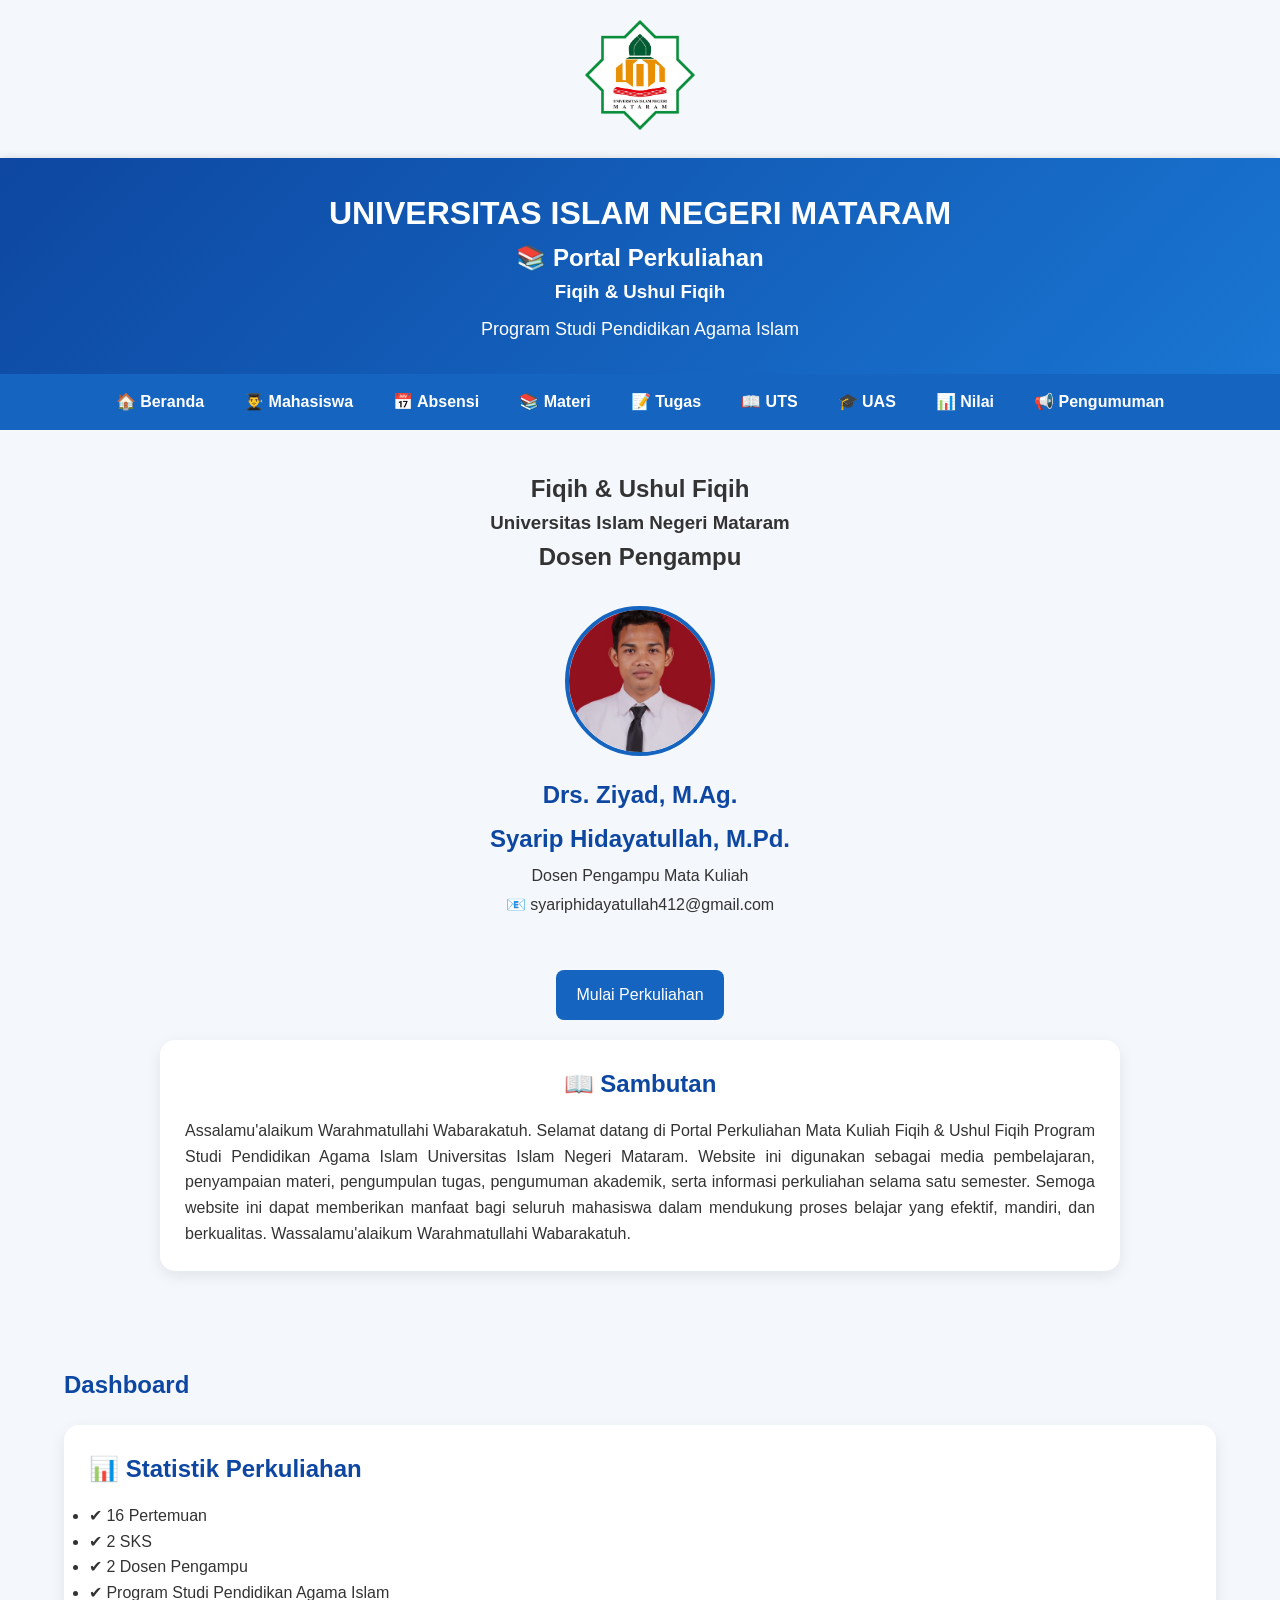
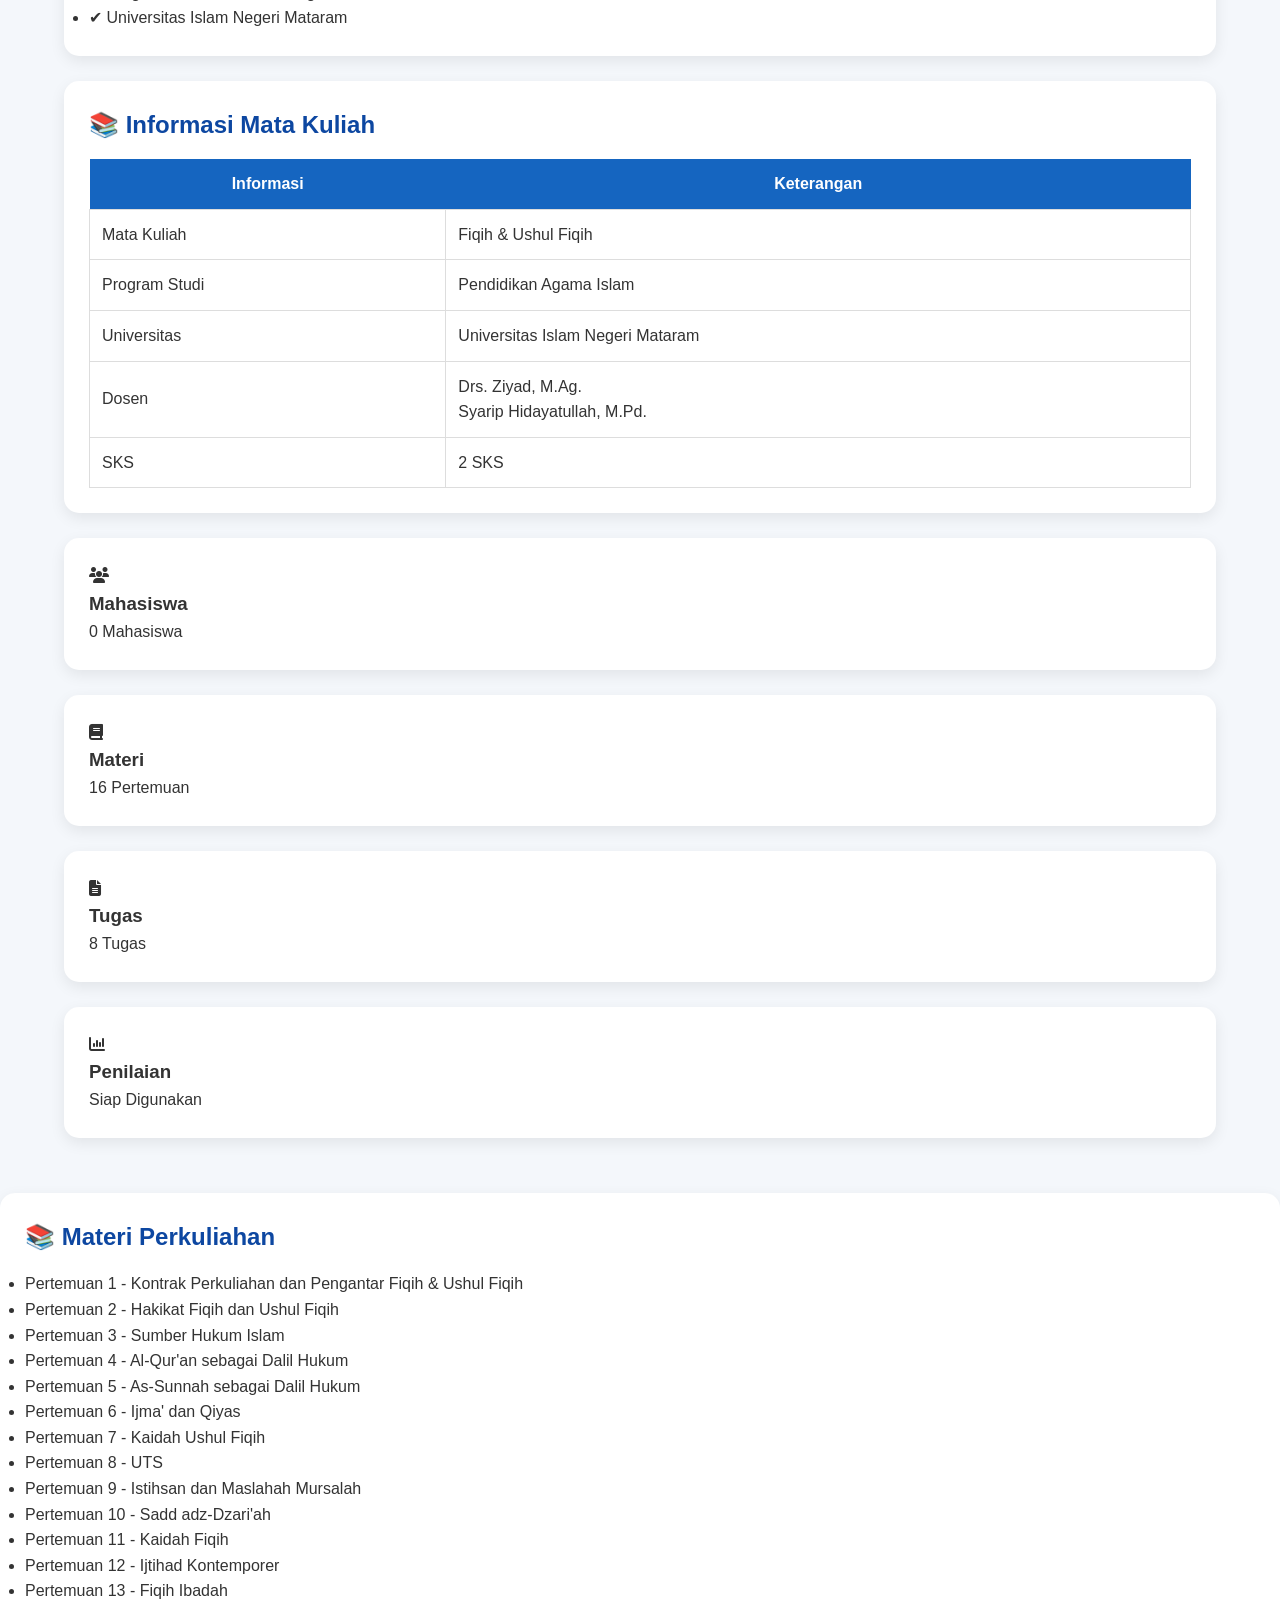
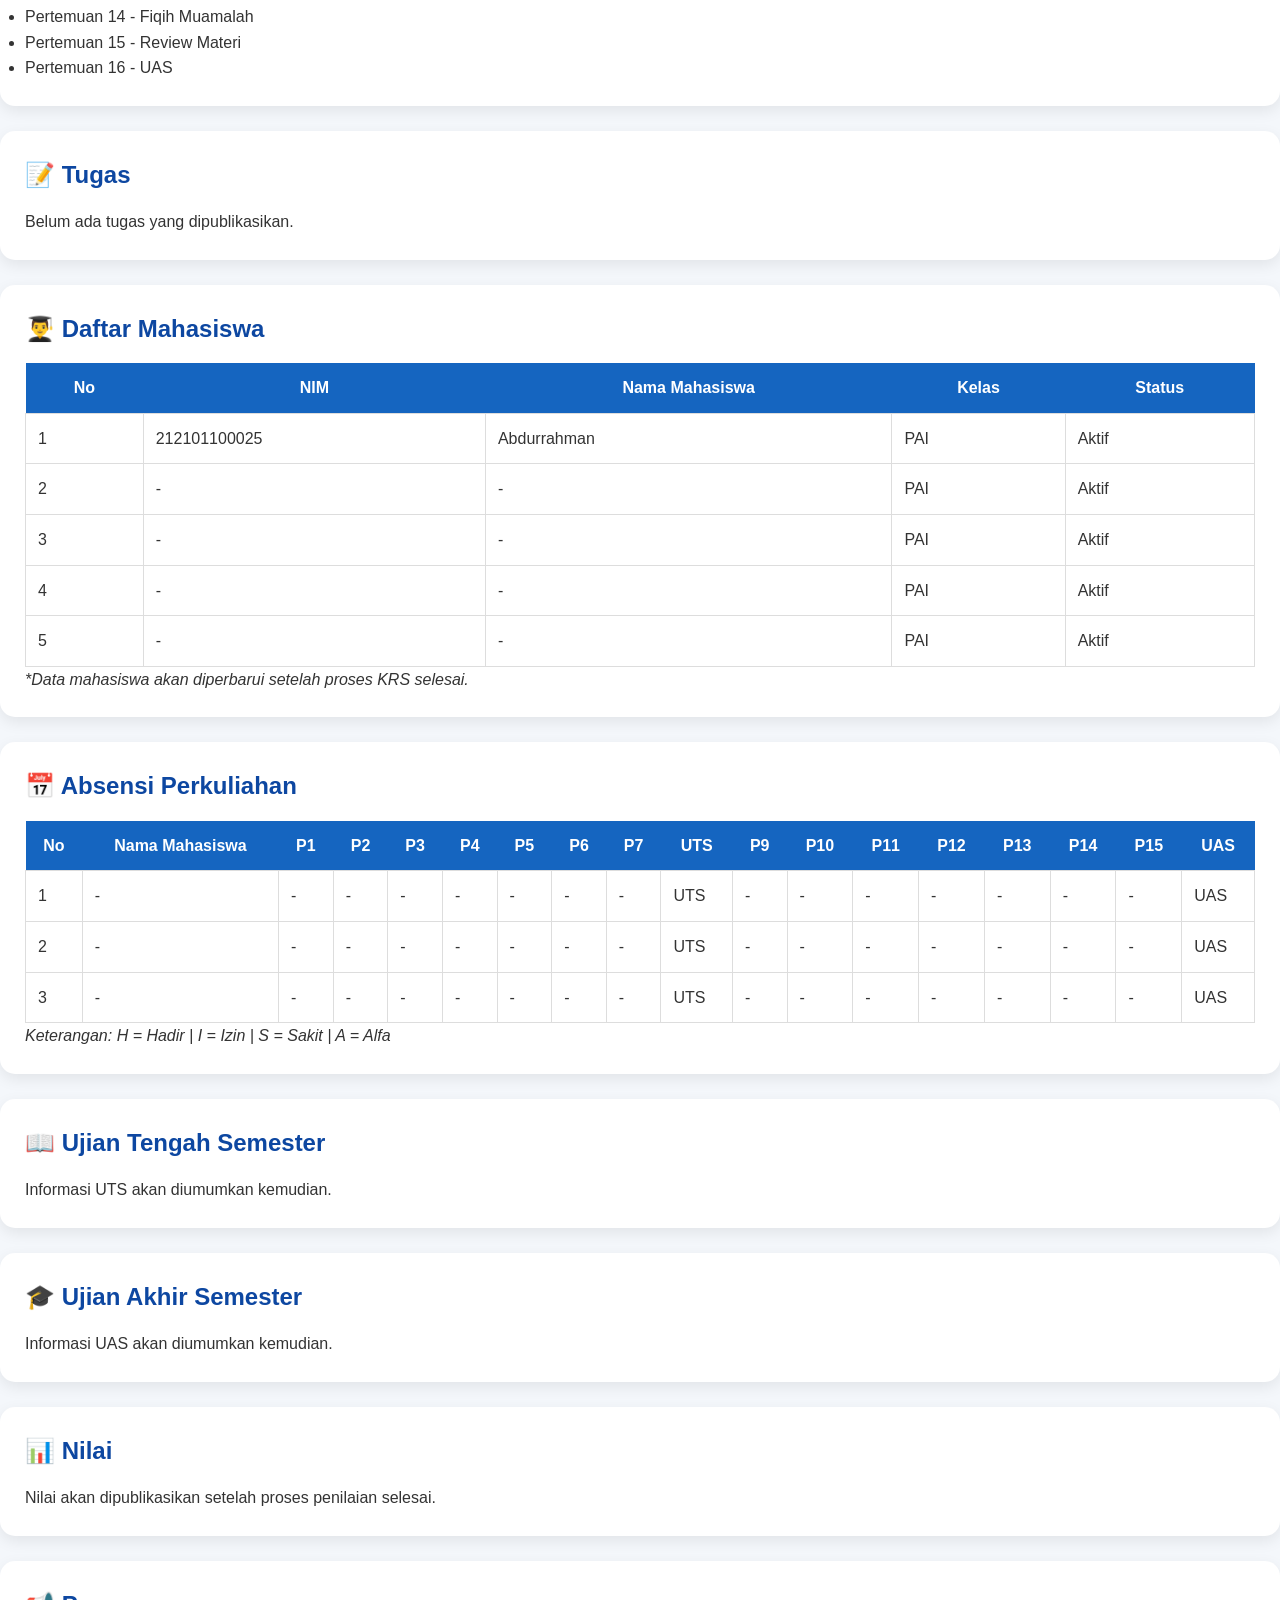
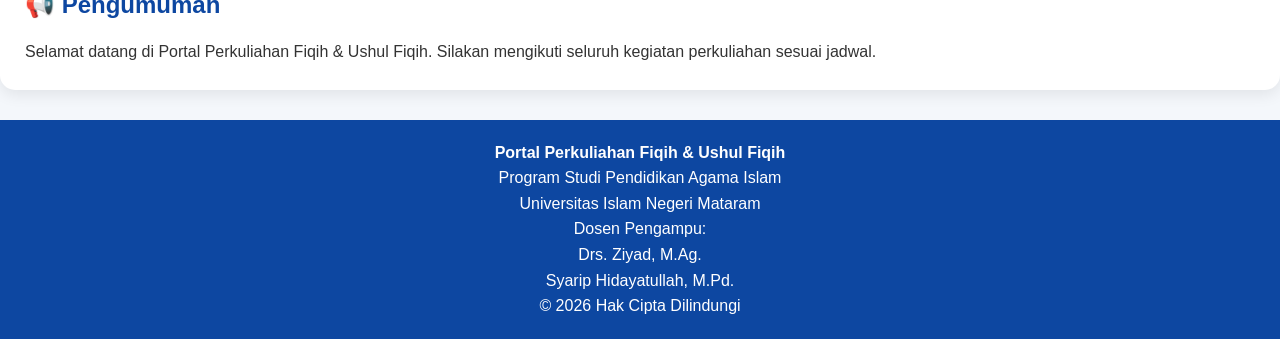
==== index.html @ d95784bc "Update index.html" ====
<!DOCTYPE html>
<html lang="id">
<head>
<meta charset="UTF-8">
<meta name="viewport" content="width=device-width, initial-scale=1.0">
<title>Portal Perkuliahan - Fiqih & Ushul Fiqih</title>
<link rel="stylesheet" href="style.css">
<link href="https://cdnjs.cloudflare.com/ajax/libs/font-awesome/6.5.2/css/all.min.css" rel="stylesheet">

  
</head>
<body>
<div class="logo">
    <img src="Logo.png" alt="Logo UIN">
</div>
<header>

<h1>UNIVERSITAS ISLAM NEGERI MATARAM</h1>

<h2>📚 Portal Perkuliahan</h2>

<h3>Fiqih & Ushul Fiqih</h3>

<p>Program Studi Pendidikan Agama Islam</p>

</header>

<nav>

<a href="#beranda">🏠 Beranda</a>
<a href="#mahasiswa">👨‍🎓 Mahasiswa</a>
<a href="#absensi">📅 Absensi</a>
<a href="#materi">📚 Materi</a>
<a href="#tugas">📝 Tugas</a>
<a href="#uts">📖 UTS</a>
<a href="#uas">🎓 UAS</a>
<a href="#nilai">📊 Nilai</a>
<a href="#pengumuman">📢 Pengumuman</a>

</nav>
<section id="beranda" class="hero">


<h1>Fiqih & Ushul Fiqih</h1>

<h3>Universitas Islam Negeri Mataram</h3>
<h2>Dosen Pengampu</h2>
<div class="profile">

<img src="Foto.png" alt="Foto Dosen">

<div>

<h2>Drs. Ziyad, M.Ag.</h2>

<h2>Syarip Hidayatullah, M.Pd.</h2>

<p>Dosen Pengampu Mata Kuliah</p>

<p>📧 syariphidayatullah412@gmail.com</p>

</div>
</div>

<a href="#materi" class="btn">Mulai Perkuliahan</a>
<div class="card">

<h2>📖 Sambutan</h2>

<p align="justify">

Assalamu'alaikum Warahmatullahi Wabarakatuh.

Selamat datang di Portal Perkuliahan Mata Kuliah Fiqih & Ushul Fiqih Program Studi Pendidikan Agama Islam Universitas Islam Negeri Mataram.

Website ini digunakan sebagai media pembelajaran, penyampaian materi, pengumpulan tugas, pengumuman akademik, serta informasi perkuliahan selama satu semester.

Semoga website ini dapat memberikan manfaat bagi seluruh mahasiswa dalam mendukung proses belajar yang efektif, mandiri, dan berkualitas.

Wassalamu'alaikum Warahmatullahi Wabarakatuh.

</p>

</div>
</section>

<div class="container">

<h2>Dashboard</h2>
<div class="card">

<h2>📊 Statistik Perkuliahan</h2>

<ul>

<li>✔ 16 Pertemuan</li>

<li>✔ 2 SKS</li>

<li>✔ 2 Dosen Pengampu</li>

<li>✔ Program Studi Pendidikan Agama Islam</li>

<li>✔ Universitas Islam Negeri Mataram</li>

</ul>

</div>
<div class="card">

<h2>📚 Informasi Mata Kuliah</h2>

<table>

<tr>

<th>Informasi</th>

<th>Keterangan</th>

</tr>

<tr>

<td>Mata Kuliah</td>

<td>Fiqih & Ushul Fiqih</td>

</tr>

<tr>

<td>Program Studi</td>

<td>Pendidikan Agama Islam</td>

</tr>

<tr>

<td>Universitas</td>

<td>Universitas Islam Negeri Mataram</td>

</tr>

<tr>

<td>Dosen</td>

<td>Drs. Ziyad, M.Ag.<br>Syarip Hidayatullah, M.Pd.</td>

</tr>

<tr>

<td>SKS</td>

<td>2 SKS</td>

</tr>

</table>

</div>
<div class="cards">

<div class="card">
<i class="fa-solid fa-users"></i>
<h3>Mahasiswa</h3>
<p>0 Mahasiswa</p>
</div>

<div class="card">
<i class="fa-solid fa-book"></i>
<h3>Materi</h3>
<p>16 Pertemuan</p>
</div>

<div class="card">
<i class="fa-solid fa-file-lines"></i>
<h3>Tugas</h3>
<p>8 Tugas</p>
</div>

<div class="card">
<i class="fa-solid fa-chart-column"></i>
<h3>Penilaian</h3>
<p>Siap Digunakan</p>
</div>

</div>

</div>
<section id="materi" class="card">

<h2>📚 Materi Perkuliahan</h2>

<ul>

<li>Pertemuan 1 - Kontrak Perkuliahan dan Pengantar Fiqih & Ushul Fiqih</li>

<li>Pertemuan 2 - Hakikat Fiqih dan Ushul Fiqih</li>

<li>Pertemuan 3 - Sumber Hukum Islam</li>

<li>Pertemuan 4 - Al-Qur'an sebagai Dalil Hukum</li>

<li>Pertemuan 5 - As-Sunnah sebagai Dalil Hukum</li>

<li>Pertemuan 6 - Ijma' dan Qiyas</li>

<li>Pertemuan 7 - Kaidah Ushul Fiqih</li>

<li>Pertemuan 8 - UTS</li>

<li>Pertemuan 9 - Istihsan dan Maslahah Mursalah</li>

<li>Pertemuan 10 - Sadd adz-Dzari'ah</li>

<li>Pertemuan 11 - Kaidah Fiqih</li>

<li>Pertemuan 12 - Ijtihad Kontemporer</li>

<li>Pertemuan 13 - Fiqih Ibadah</li>

<li>Pertemuan 14 - Fiqih Muamalah</li>

<li>Pertemuan 15 - Review Materi</li>

<li>Pertemuan 16 - UAS</li>

</ul>

</section>

<section id="tugas" class="card">

<h2>📝 Tugas</h2>

<p>Belum ada tugas yang dipublikasikan.</p>

</section>

<section id="mahasiswa" class="card">

<h2>👨‍🎓 Daftar Mahasiswa</h2>

<table>

<tr>
<th>No</th>
<th>NIM</th>
<th>Nama Mahasiswa</th>
<th>Kelas</th>
<th>Status</th>
</tr>

<tr>
<td>1</td>
<td>212101100025</td>
<td>Abdurrahman</td>
<td>PAI</td>
<td>Aktif</td>
</tr>

<tr>
<td>2</td>
<td>-</td>
<td>-</td>
<td>PAI</td>
<td>Aktif</td>
</tr>

<tr>
<td>3</td>
<td>-</td>
<td>-</td>
<td>PAI</td>
<td>Aktif</td>
</tr>

<tr>
<td>4</td>
<td>-</td>
<td>-</td>
<td>PAI</td>
<td>Aktif</td>
</tr>

<tr>
<td>5</td>
<td>-</td>
<td>-</td>
<td>PAI</td>
<td>Aktif</td>
</tr>

</table>

<p><i>*Data mahasiswa akan diperbarui setelah proses KRS selesai.</i></p>

</section>
<section id="absensi" class="card">

<h2>📅 Absensi Perkuliahan</h2>

<table>

<tr>
<th>No</th>
<th>Nama Mahasiswa</th>
<th>P1</th>
<th>P2</th>
<th>P3</th>
<th>P4</th>
<th>P5</th>
<th>P6</th>
<th>P7</th>
<th>UTS</th>
<th>P9</th>
<th>P10</th>
<th>P11</th>
<th>P12</th>
<th>P13</th>
<th>P14</th>
<th>P15</th>
<th>UAS</th>
</tr>

<tr>
<td>1</td>
<td>-</td>
<td>-</td>
<td>-</td>
<td>-</td>
<td>-</td>
<td>-</td>
<td>-</td>
<td>-</td>
<td>UTS</td>
<td>-</td>
<td>-</td>
<td>-</td>
<td>-</td>
<td>-</td>
<td>-</td>
<td>-</td>
<td>UAS</td>
</tr>

<tr>
<td>2</td>
<td>-</td>
<td>-</td>
<td>-</td>
<td>-</td>
<td>-</td>
<td>-</td>
<td>-</td>
<td>-</td>
<td>UTS</td>
<td>-</td>
<td>-</td>
<td>-</td>
<td>-</td>
<td>-</td>
<td>-</td>
<td>-</td>
<td>UAS</td>
</tr>

<tr>
<td>3</td>
<td>-</td>
<td>-</td>
<td>-</td>
<td>-</td>
<td>-</td>
<td>-</td>
<td>-</td>
<td>-</td>
<td>UTS</td>
<td>-</td>
<td>-</td>
<td>-</td>
<td>-</td>
<td>-</td>
<td>-</td>
<td>-</td>
<td>UAS</td>
</tr>

</table>

<p><i>Keterangan: H = Hadir | I = Izin | S = Sakit | A = Alfa</i></p>

</section>
<section id="uts" class="card">

<h2>📖 Ujian Tengah Semester</h2>

<p>Informasi UTS akan diumumkan kemudian.</p>

</section>

<section id="uas" class="card">

<h2>🎓 Ujian Akhir Semester</h2>

<p>Informasi UAS akan diumumkan kemudian.</p>

</section>

<section id="nilai" class="card">

<h2>📊 Nilai</h2>

<p>Nilai akan dipublikasikan setelah proses penilaian selesai.</p>

</section>

<section id="pengumuman" class="card">

<h2>📢 Pengumuman</h2>

<p>Selamat datang di Portal Perkuliahan Fiqih & Ushul Fiqih. Silakan mengikuti seluruh kegiatan perkuliahan sesuai jadwal.</p>

</section>
<footer>

<p><strong>Portal Perkuliahan Fiqih & Ushul Fiqih</strong></p>

<p>Program Studi Pendidikan Agama Islam</p>

<p>Universitas Islam Negeri Mataram</p>

<p>Dosen Pengampu:</p>

<p>Drs. Ziyad, M.Ag.</p>

<p>Syarip Hidayatullah, M.Pd.</p>

<p>© 2026 Hak Cipta Dilindungi</p>

</footer>

</body>
</html>
---- style.css ----
*{
margin:0;
padding:0;
box-sizing:border-box;
font-family:Arial,sans-serif;
}

body{
background:#f4f7fb;
color:#333;
line-height:1.6;
}

header{
background:linear-gradient(135deg,#0d47a1,#1976d2);
color:white;
padding:30px 20px;
text-align:center;
box-shadow:0 2px 10px rgba(0,0,0,.2);
}
header h1{
font-size:32px;
}

header p{
margin-top:8px;
font-size:18px;
}

nav{
background:#1565c0;
display:flex;
justify-content:center;
flex-wrap:wrap;
position:sticky;
top:0;
z-index:1000;
}

nav a{
color:white;
text-decoration:none;
padding:15px 20px;
font-weight:bold;
transition:.3s;
}

nav a:hover{
background:#0d47a1;
border-bottom:3px solid #ffd54f;
}

.container{
width:90%;
max-width:1200px;
margin:auto;
padding:30px 0;
}
.container h2{
color:#0d47a1;
margin-bottom:20px;
}

.card{
background:white;
padding:25px;
margin-bottom:25px;
border-radius:15px;
box-shadow:0 5px 15px rgba(0,0,0,.08);
transition:.3s;
}
.card:hover{
transform:translateY(-5px);
box-shadow:0 8px 20px rgba(0,0,0,.15);
}
.card h2{
color:#0d47a1;
margin-bottom:15px;
}

table{
width:100%;
border-collapse:collapse;
margin-top:15px;
}

table th{
background:#1565c0;
color:white;
padding:12px;
}

table td{
padding:12px;
border:1px solid #ddd;
}

footer{
background:#0d47a1;
color:white;
text-align:center;
padding:20px;
margin-top:30px;
}

.btn{
display:inline-block;
background:#1565c0;
color:white;
padding:12px 20px;
border-radius:8px;
text-decoration:none;
margin:20px 0;
}

.btn:hover{
background:#0d47a1;
transform:scale(1.05);
transition:.3s;
}
.profile{
display:flex;
flex-direction:column;
align-items:center;
justify-content:center;
text-align:center;
gap:15px;
margin:30px 0;
}
.profile h2{
margin:5px 0;
color:#0d47a1;
font-size:24px;
}

.profile p{
margin:3px 0;
}
.profile img{
width:150px;
height:150px;
border-radius:50%;
border:4px solid #1565c0;
object-fit:cover;
}

@media(max-width:768px){

header h1{
font-size:24px;
}

.profile{
flex-direction:column;
text-align:center;
}

nav{
flex-direction:column;
}

nav a{
border-top:1px solid rgba(255,255,255,.2);
}

}
.logo{
    text-align:center;
    margin:20px 0;
}

.logo img{
    width:110px;
}
.hero{
text-align:center;
padding:40px 20px;
max-width:1000px;
margin:auto;
}
html{
scroll-behavior:smooth;
}
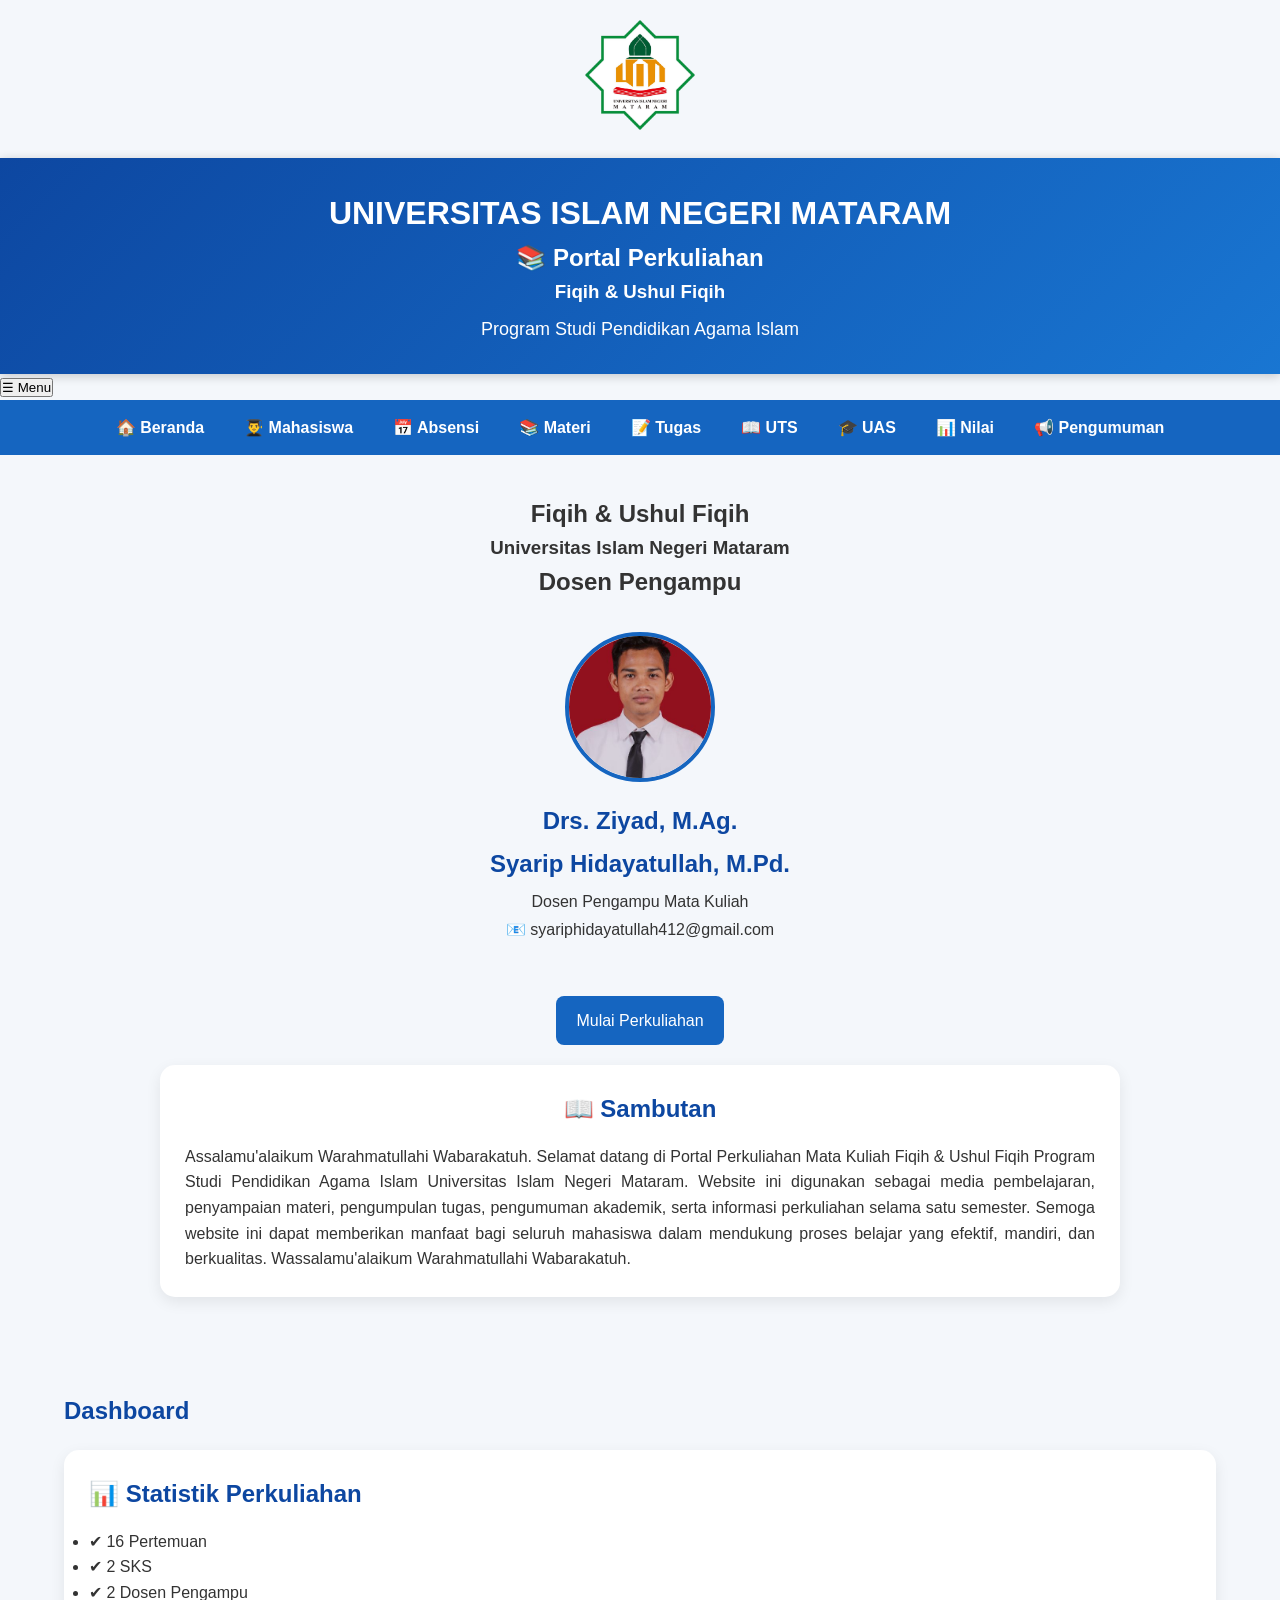
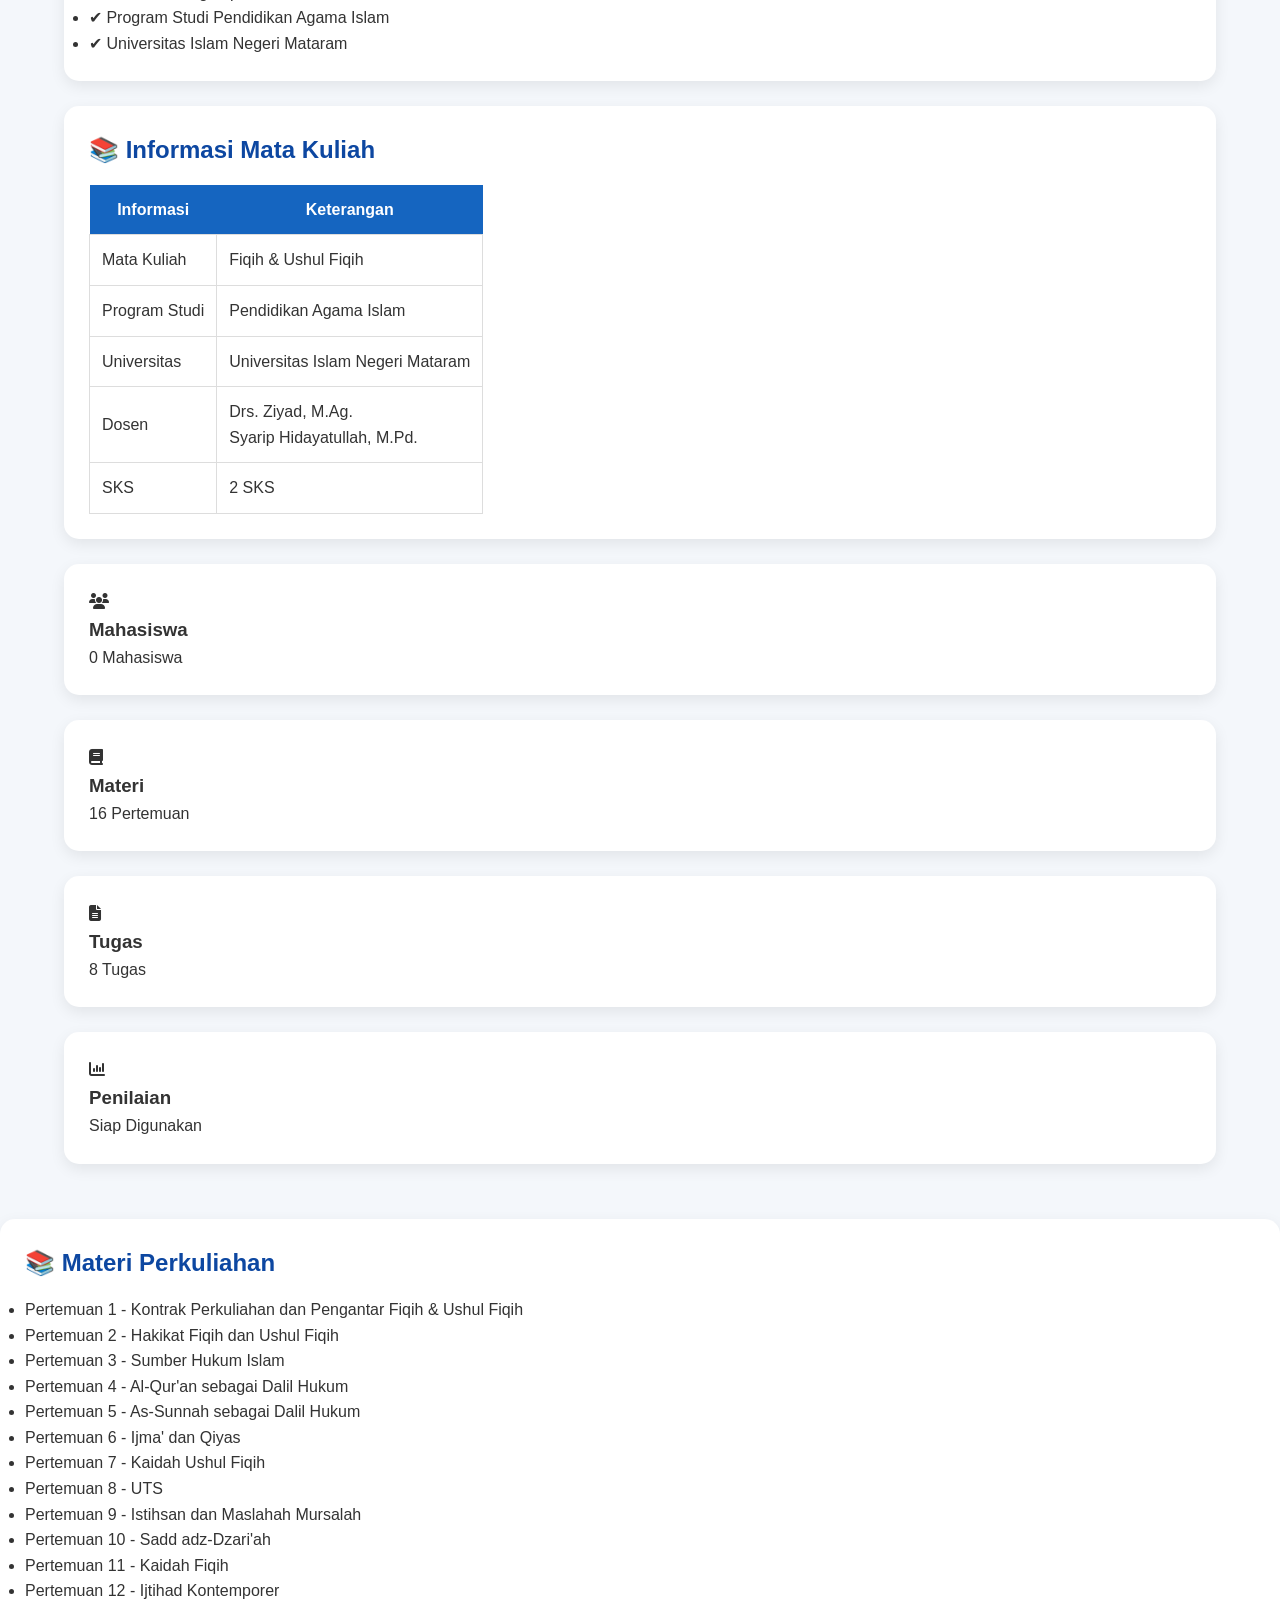
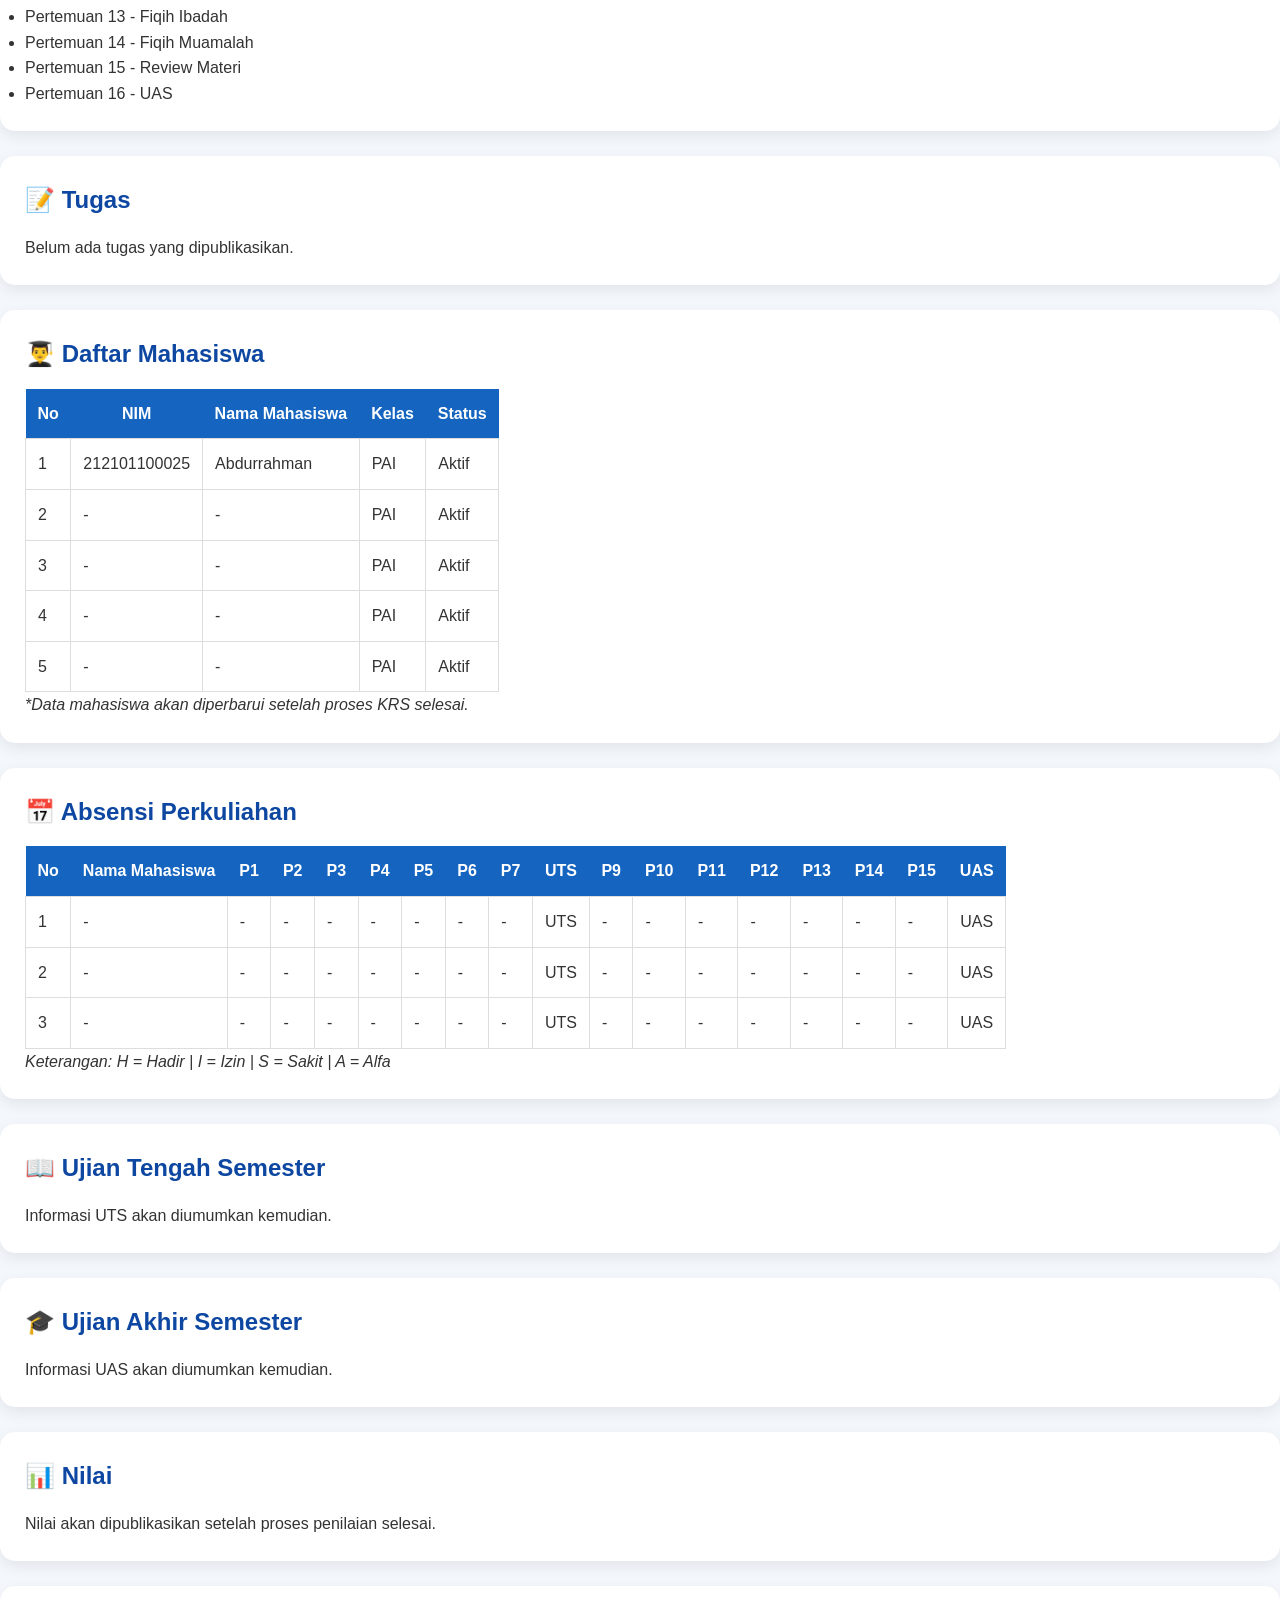
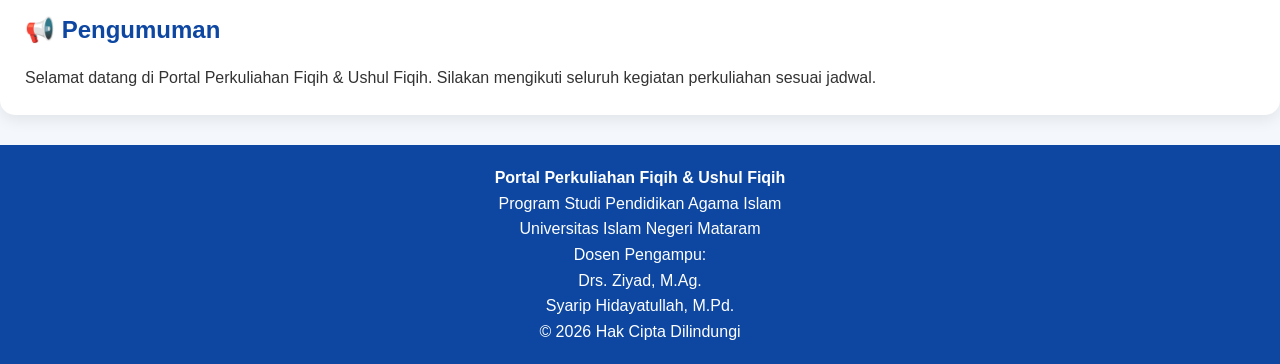
==== commit 1e468ff9: "Update index.html" ====
--- a/index.html
+++ b/index.html
@@ -25,7 +25,11 @@
 
 </header>
 
-<nav>
+<button class="menu-toggle" onclick="toggleMenu()">
+☰ Menu
+</button>
+
+<nav id="menu">
 
 <a href="#beranda">🏠 Beranda</a>
 <a href="#mahasiswa">👨‍🎓 Mahasiswa</a>
@@ -38,6 +42,7 @@
 <a href="#pengumuman">📢 Pengumuman</a>
 
 </nav>
+  
 <section id="beranda" class="hero">
 
 
--- a/style.css
+++ b/style.css
@@ -181,3 +181,8 @@
 html{
 scroll-behavior:smooth;
 }
+table{
+display:block;
+overflow-x:auto;
+white-space:nowrap;
+}
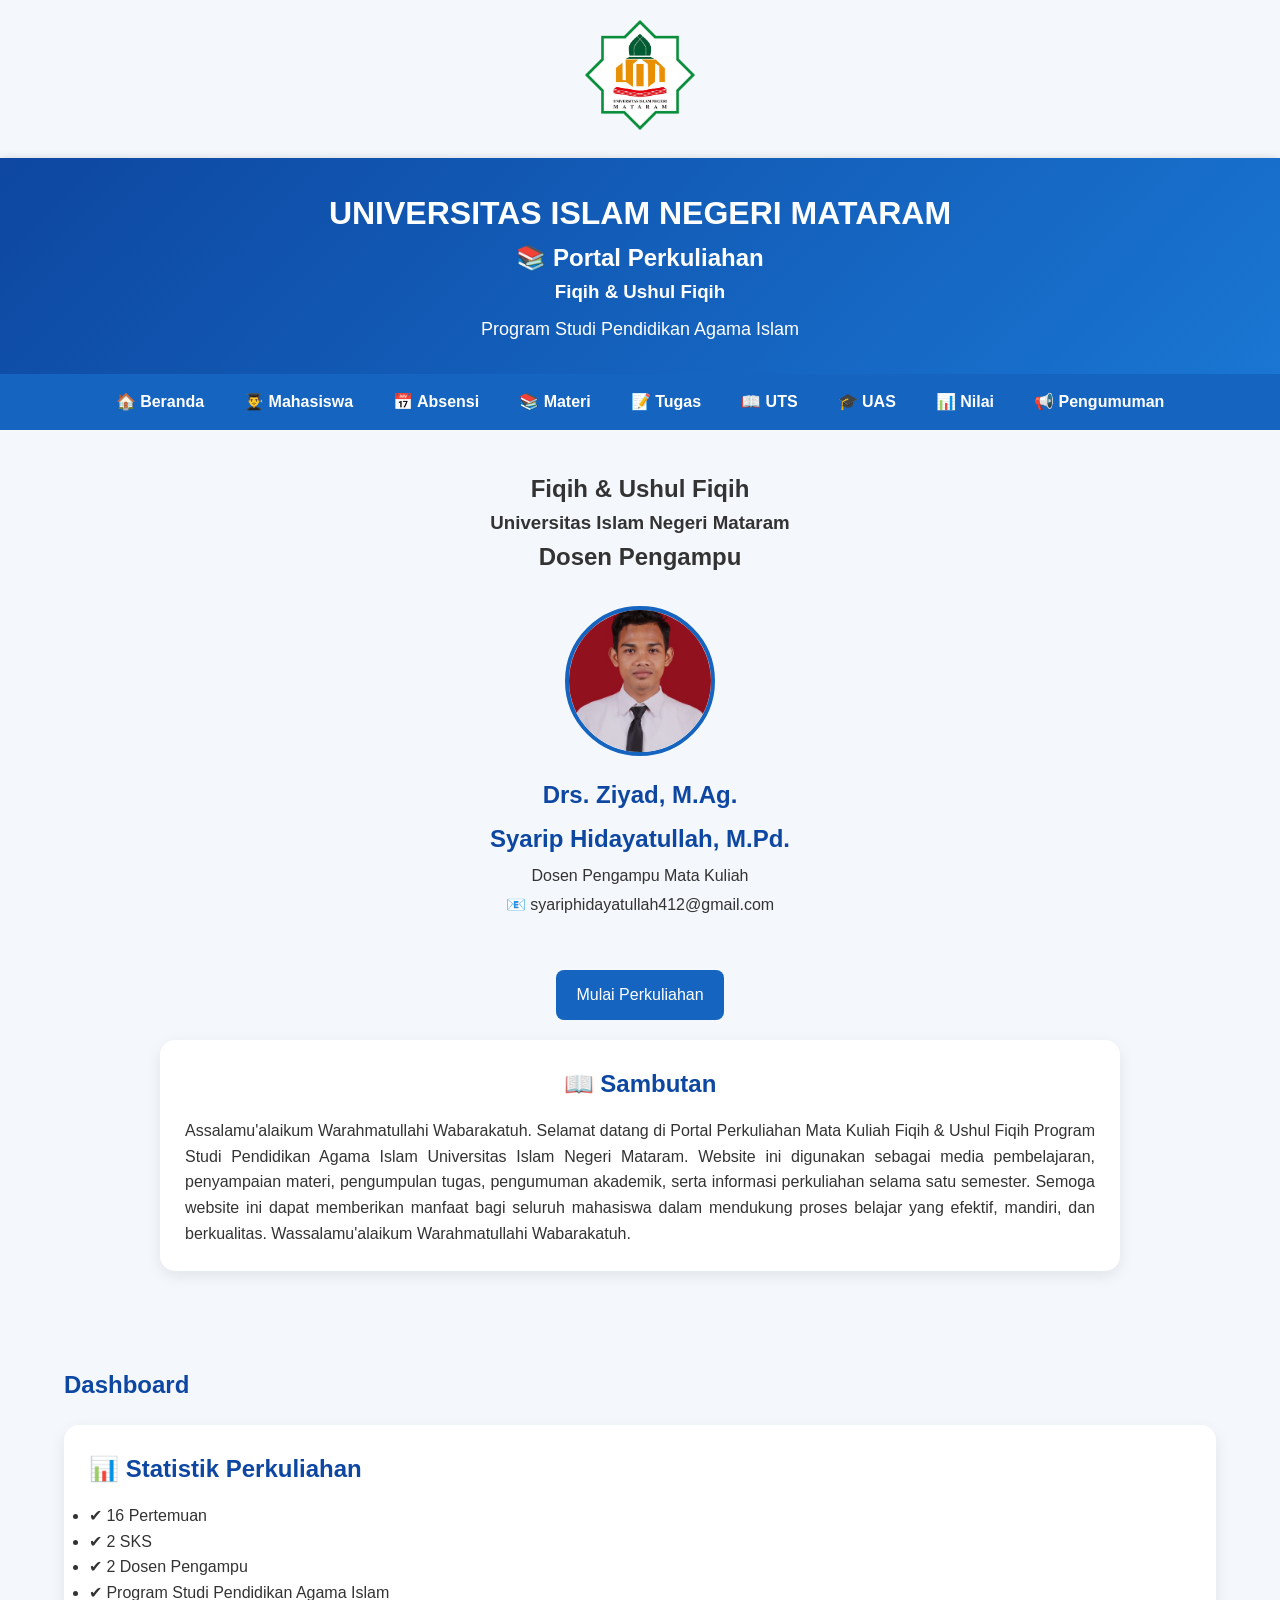
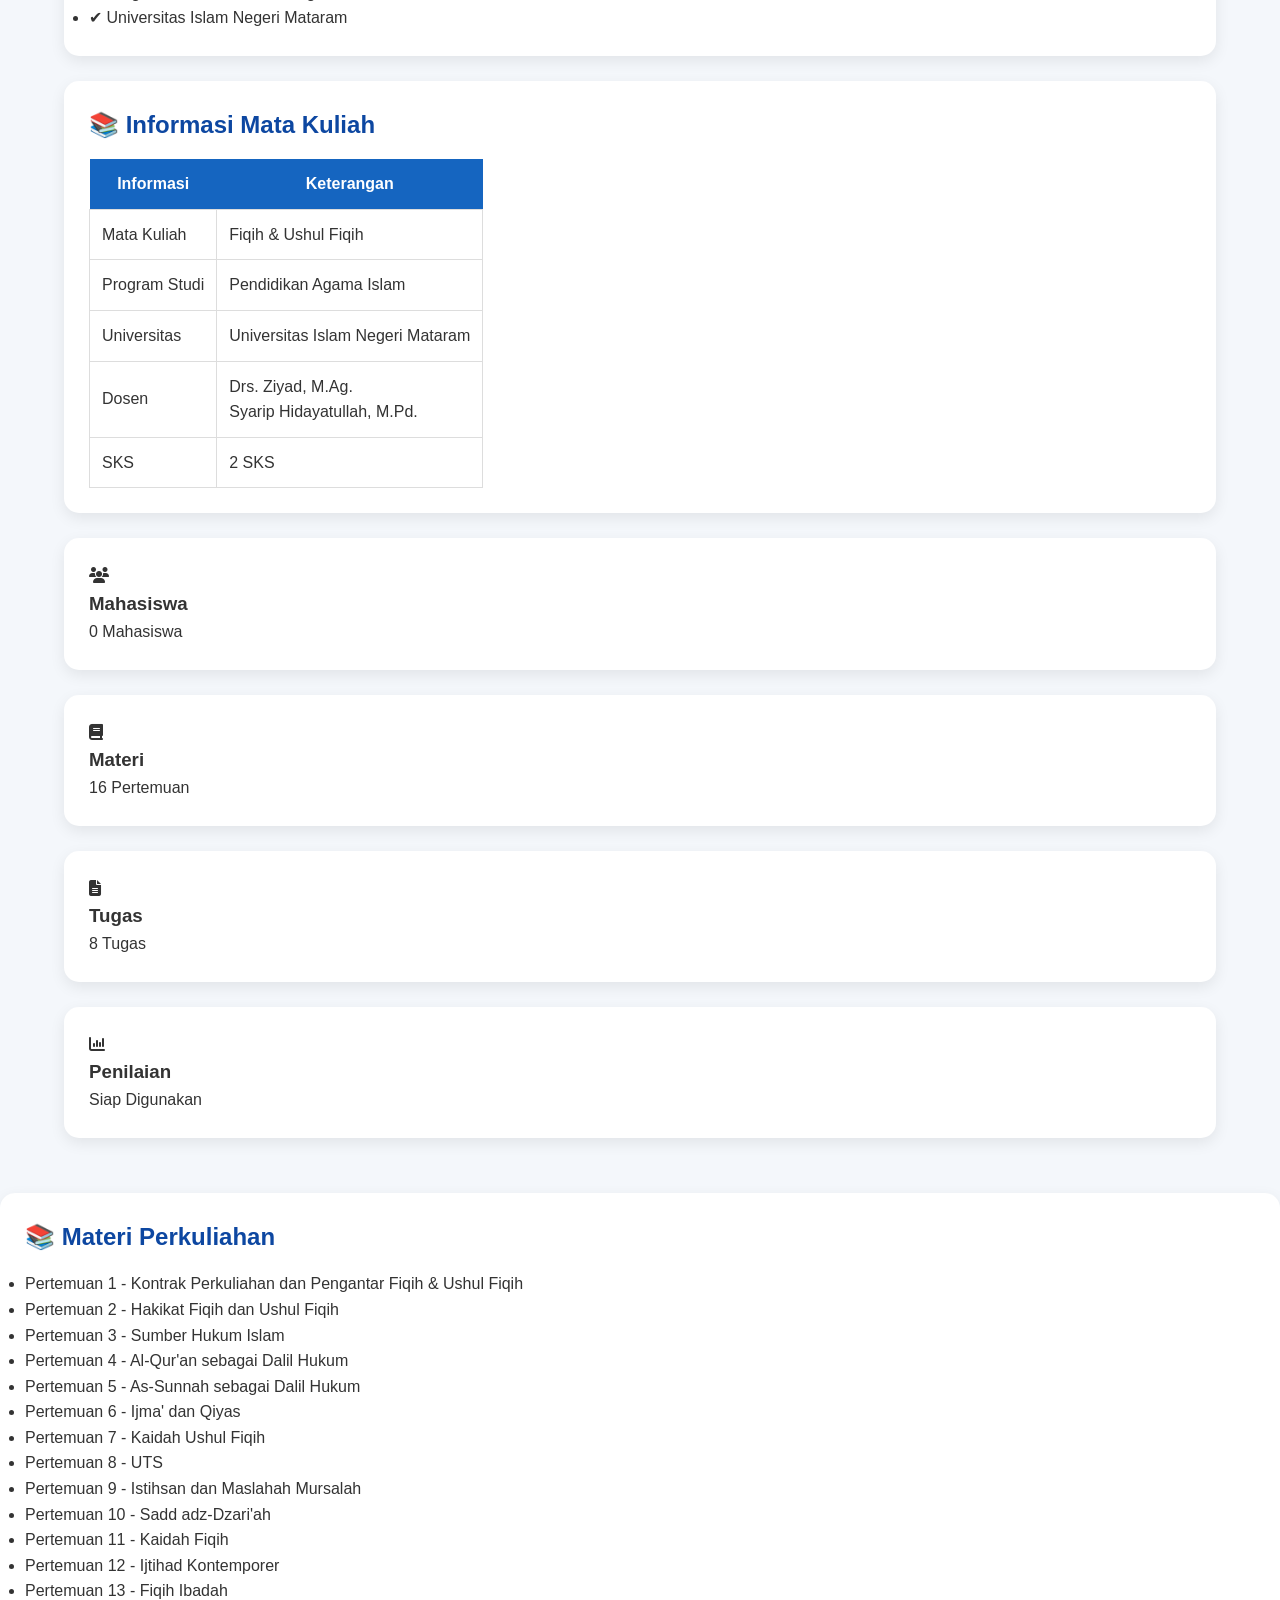
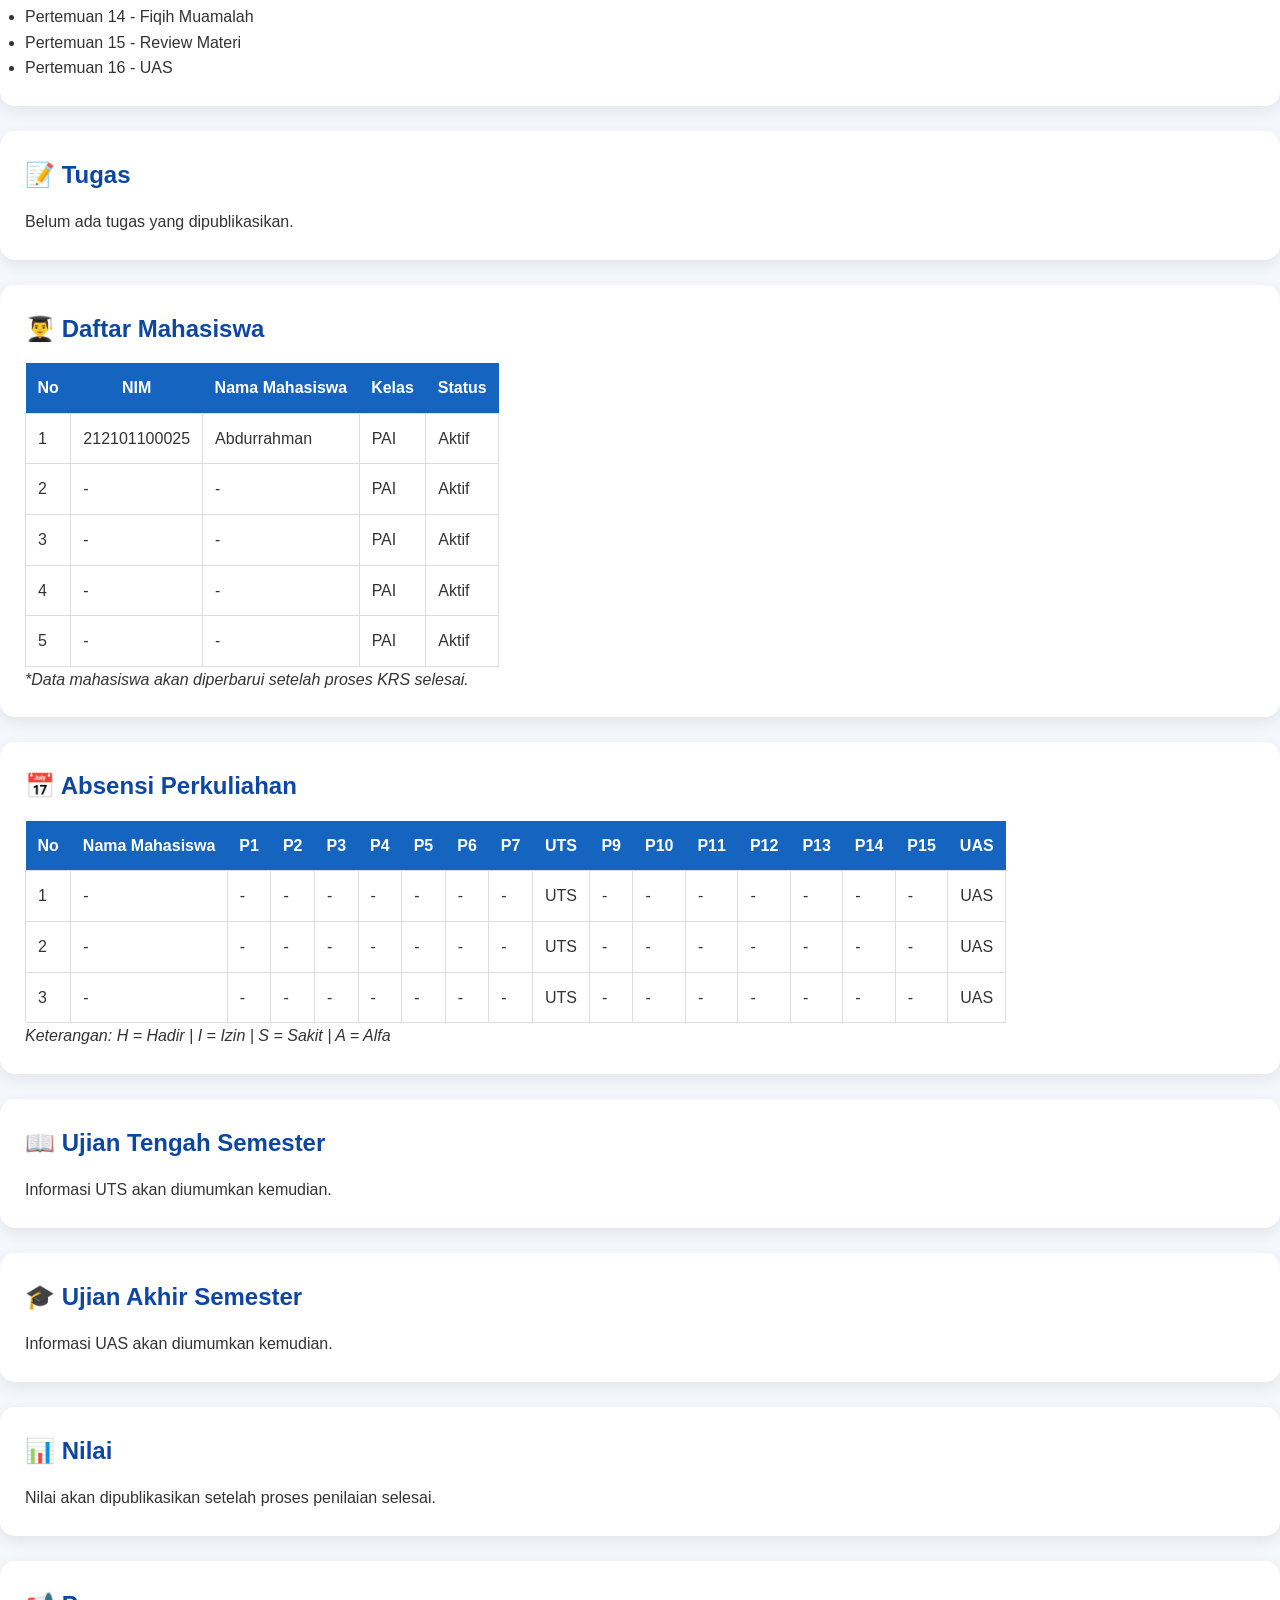
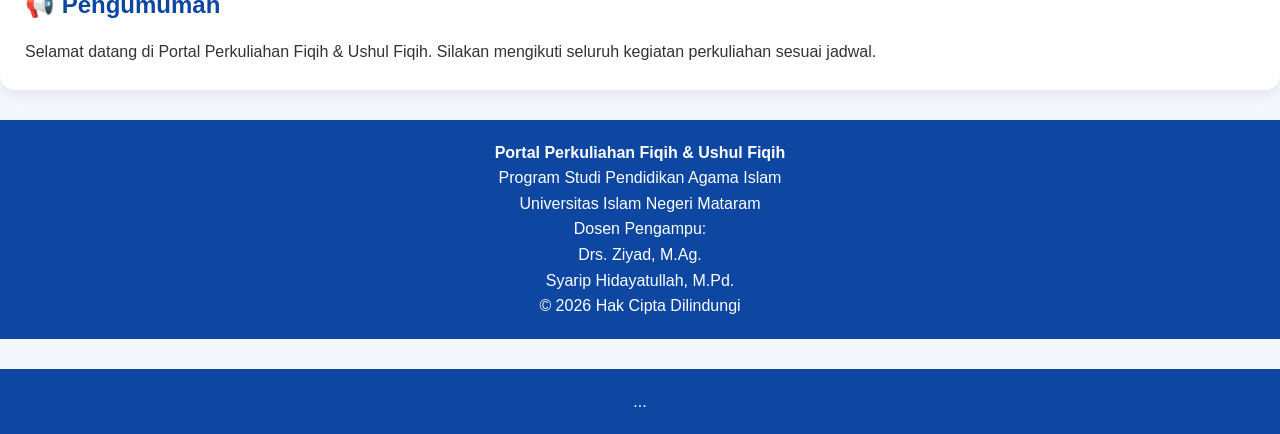
==== commit 403969e0: "Update index.html" ====
--- a/index.html
+++ b/index.html
@@ -449,6 +449,18 @@
 <p>© 2026 Hak Cipta Dilindungi</p>
 
 </footer>
+<footer>
+...
+</footer>
+
+<script>
+function toggleMenu(){
+document.getElementById("menu").classList.toggle("active");
+}
+</script>
 
 </body>
 </html>
+  
+</body>
+</html>
--- a/style.css
+++ b/style.css
@@ -186,3 +186,39 @@
 overflow-x:auto;
 white-space:nowrap;
 }
+/* Tombol Hamburger */
+.menu-toggle{
+display:none;
+width:100%;
+background:#1565c0;
+color:white;
+border:none;
+padding:15px;
+font-size:20px;
+font-weight:bold;
+cursor:pointer;
+}
+
+/* Tampilan HP */
+@media(max-width:768px){
+
+.menu-toggle{
+display:block;
+}
+
+nav{
+display:none;
+flex-direction:column;
+position:static;
+}
+
+nav.active{
+display:flex;
+}
+
+nav a{
+width:100%;
+text-align:center;
+}
+
+}
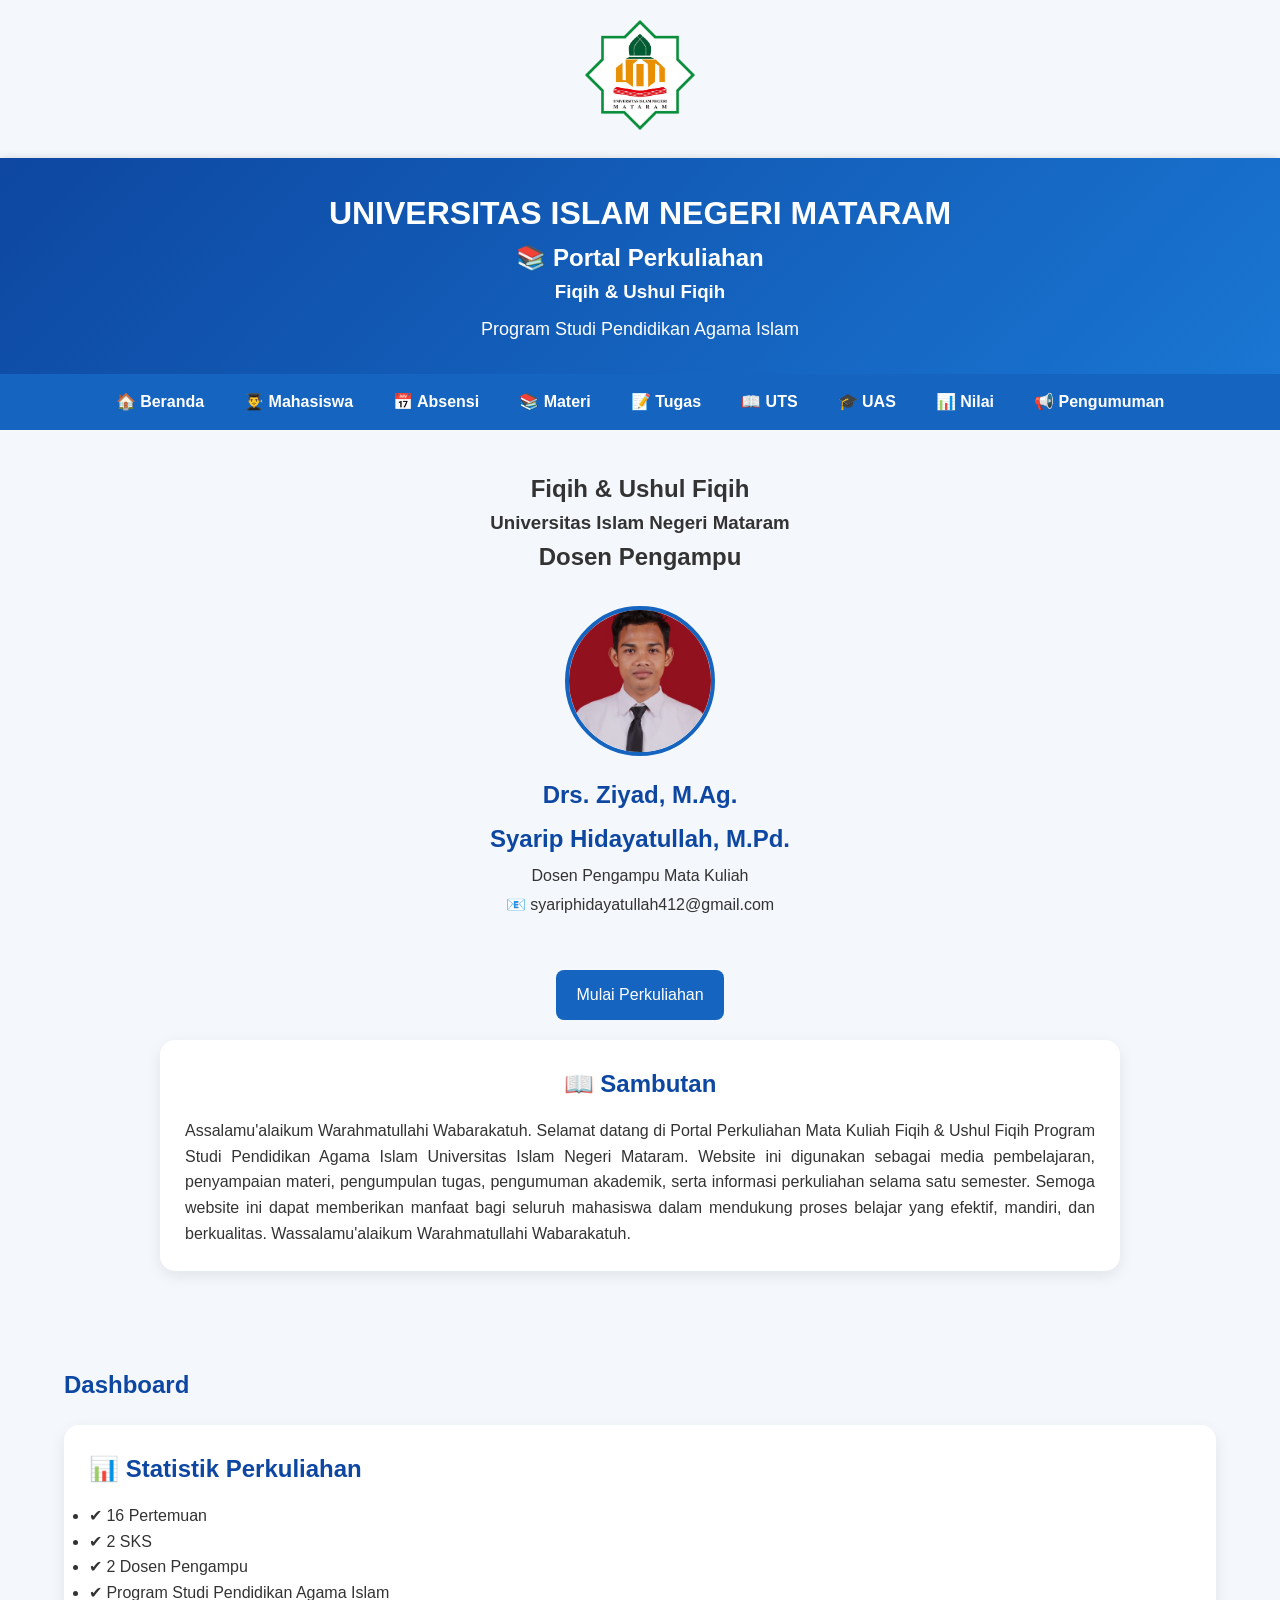
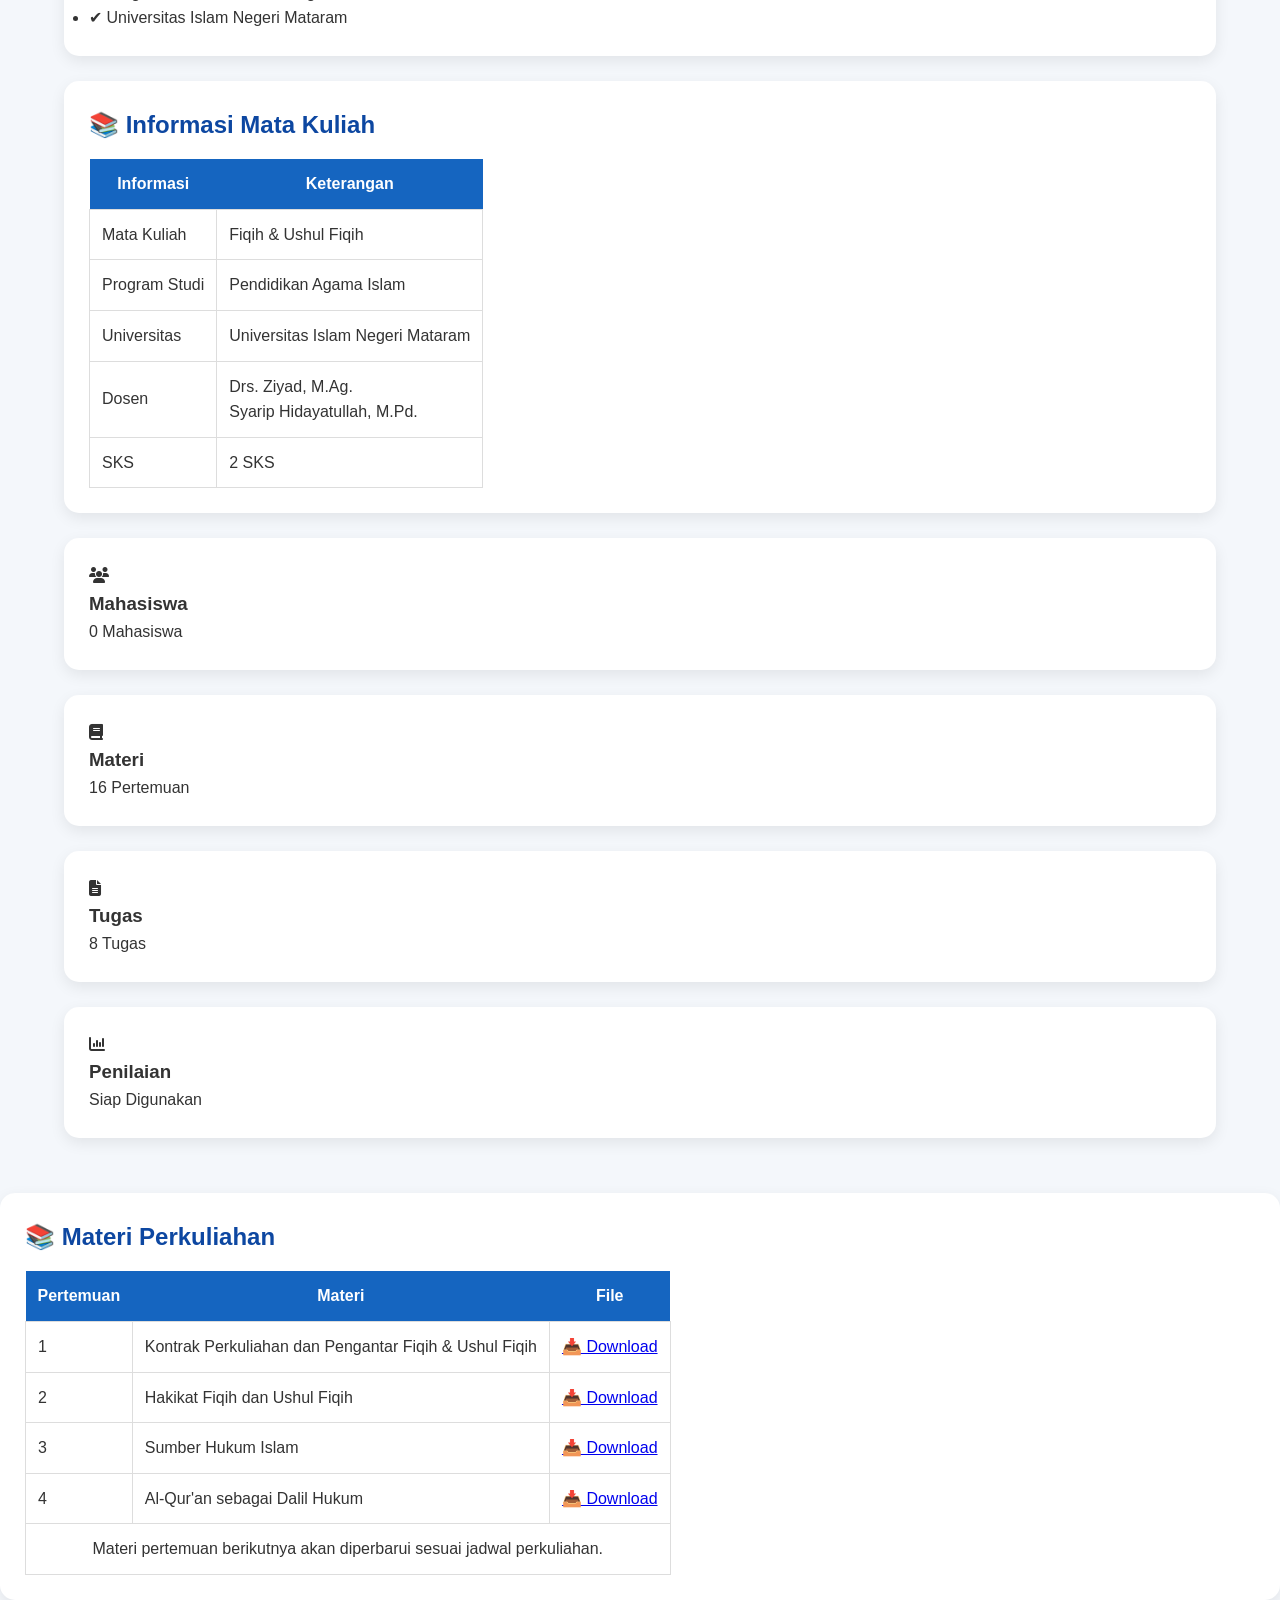
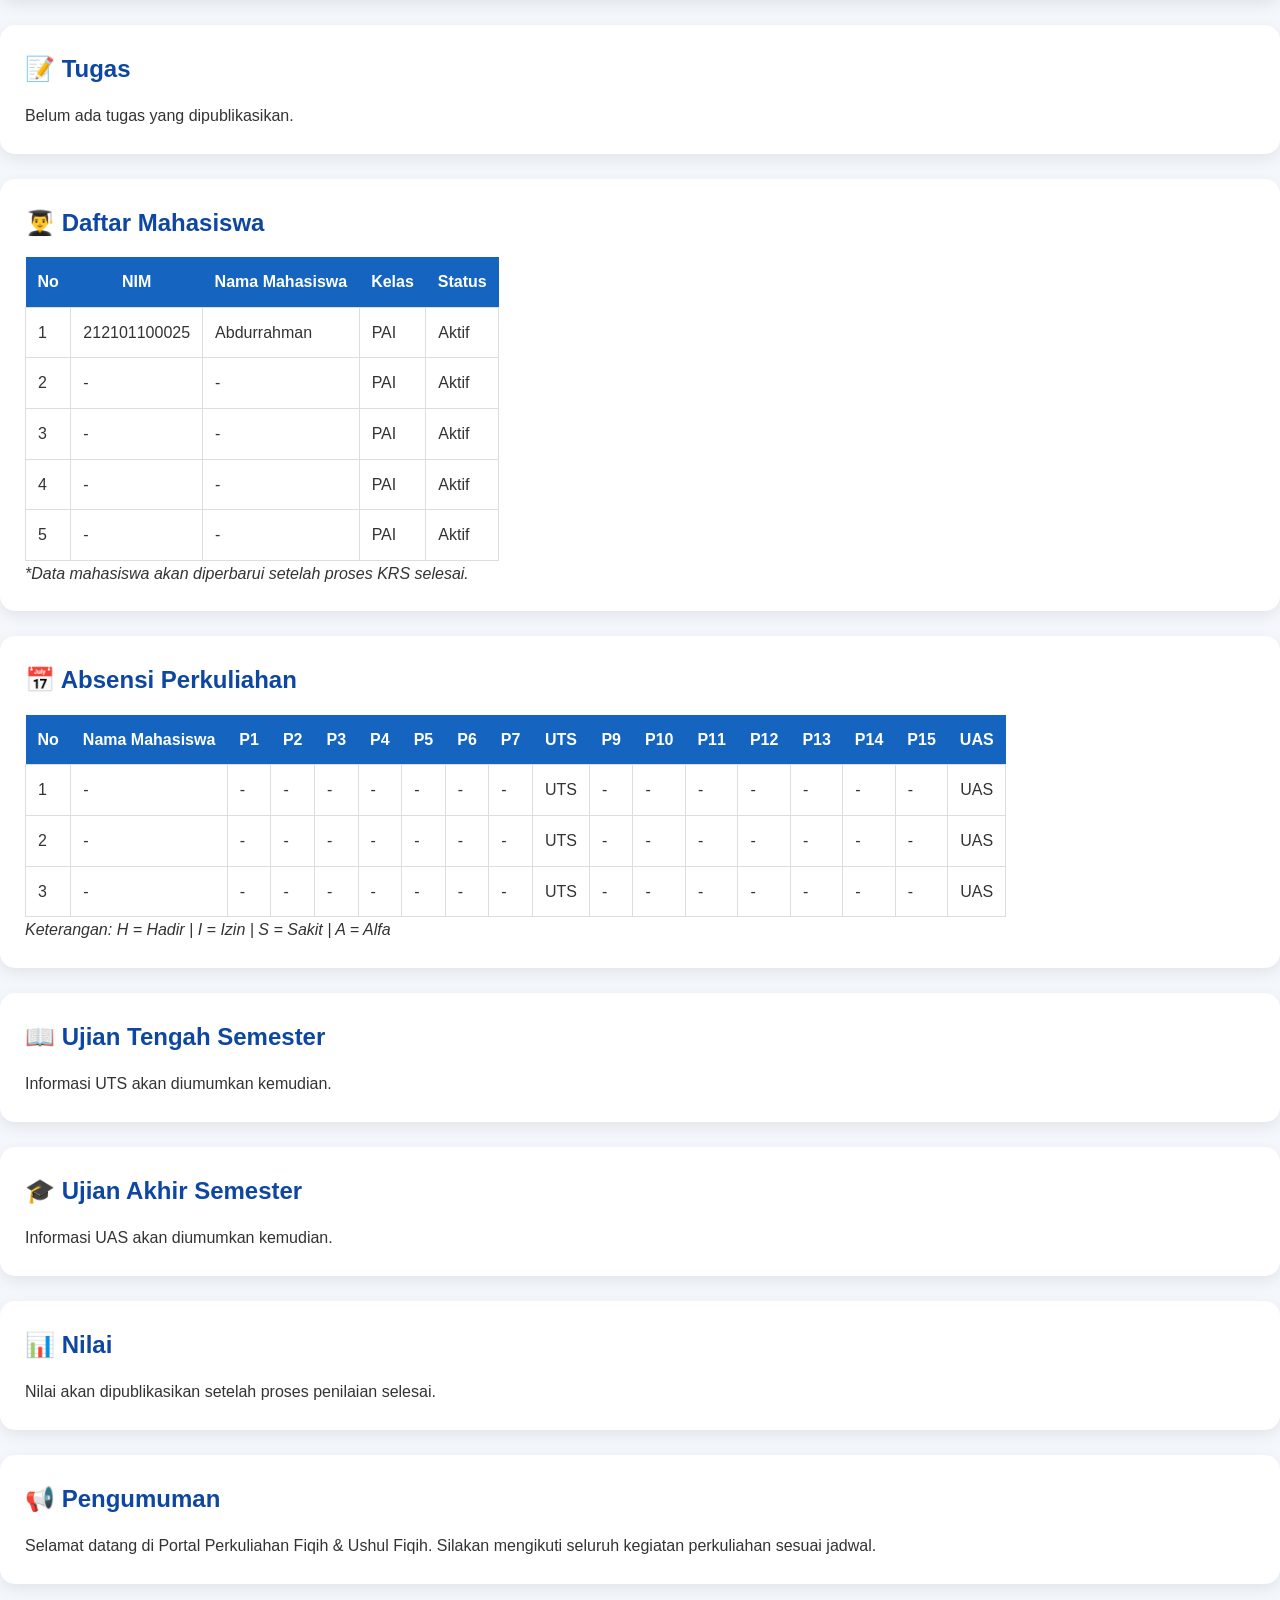
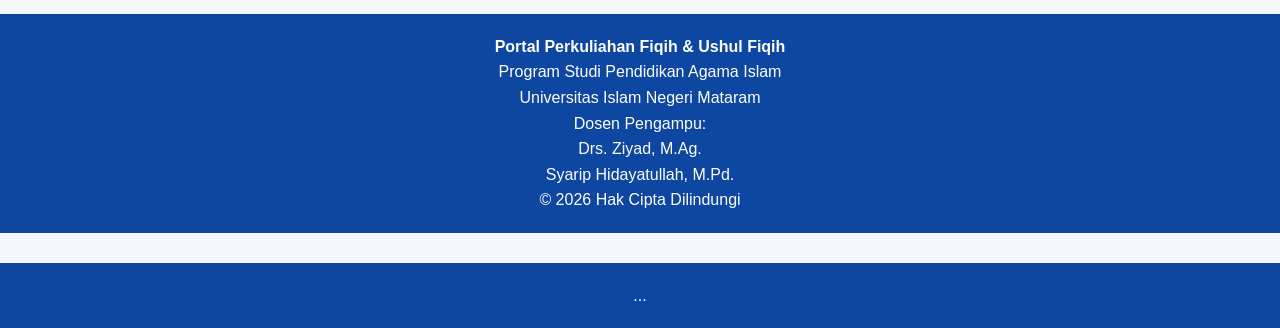
==== commit 60b4e95e: "Update index.html" ====
--- a/index.html
+++ b/index.html
@@ -201,44 +201,47 @@
 
 <h2>📚 Materi Perkuliahan</h2>
 
-<ul>
-
-<li>Pertemuan 1 - Kontrak Perkuliahan dan Pengantar Fiqih & Ushul Fiqih</li>
-
-<li>Pertemuan 2 - Hakikat Fiqih dan Ushul Fiqih</li>
-
-<li>Pertemuan 3 - Sumber Hukum Islam</li>
-
-<li>Pertemuan 4 - Al-Qur'an sebagai Dalil Hukum</li>
-
-<li>Pertemuan 5 - As-Sunnah sebagai Dalil Hukum</li>
-
-<li>Pertemuan 6 - Ijma' dan Qiyas</li>
-
-<li>Pertemuan 7 - Kaidah Ushul Fiqih</li>
-
-<li>Pertemuan 8 - UTS</li>
-
-<li>Pertemuan 9 - Istihsan dan Maslahah Mursalah</li>
-
-<li>Pertemuan 10 - Sadd adz-Dzari'ah</li>
-
-<li>Pertemuan 11 - Kaidah Fiqih</li>
-
-<li>Pertemuan 12 - Ijtihad Kontemporer</li>
-
-<li>Pertemuan 13 - Fiqih Ibadah</li>
-
-<li>Pertemuan 14 - Fiqih Muamalah</li>
-
-<li>Pertemuan 15 - Review Materi</li>
-
-<li>Pertemuan 16 - UAS</li>
-
-</ul>
-
-</section>
-
+<table>
+
+<tr>
+<th>Pertemuan</th>
+<th>Materi</th>
+<th>File</th>
+</tr>
+
+<tr>
+<td>1</td>
+<td>Kontrak Perkuliahan dan Pengantar Fiqih & Ushul Fiqih</td>
+<td><a href="#">📥 Download</a></td>
+</tr>
+
+<tr>
+<td>2</td>
+<td>Hakikat Fiqih dan Ushul Fiqih</td>
+<td><a href="#">📥 Download</a></td>
+</tr>
+
+<tr>
+<td>3</td>
+<td>Sumber Hukum Islam</td>
+<td><a href="#">📥 Download</a></td>
+</tr>
+
+<tr>
+<td>4</td>
+<td>Al-Qur'an sebagai Dalil Hukum</td>
+<td><a href="#">📥 Download</a></td>
+</tr>
+
+<tr>
+<td colspan="3" align="center">
+Materi pertemuan berikutnya akan diperbarui sesuai jadwal perkuliahan.
+</td>
+</tr>
+
+</table>
+
+</section>
 <section id="tugas" class="card">
 
 <h2>📝 Tugas</h2>
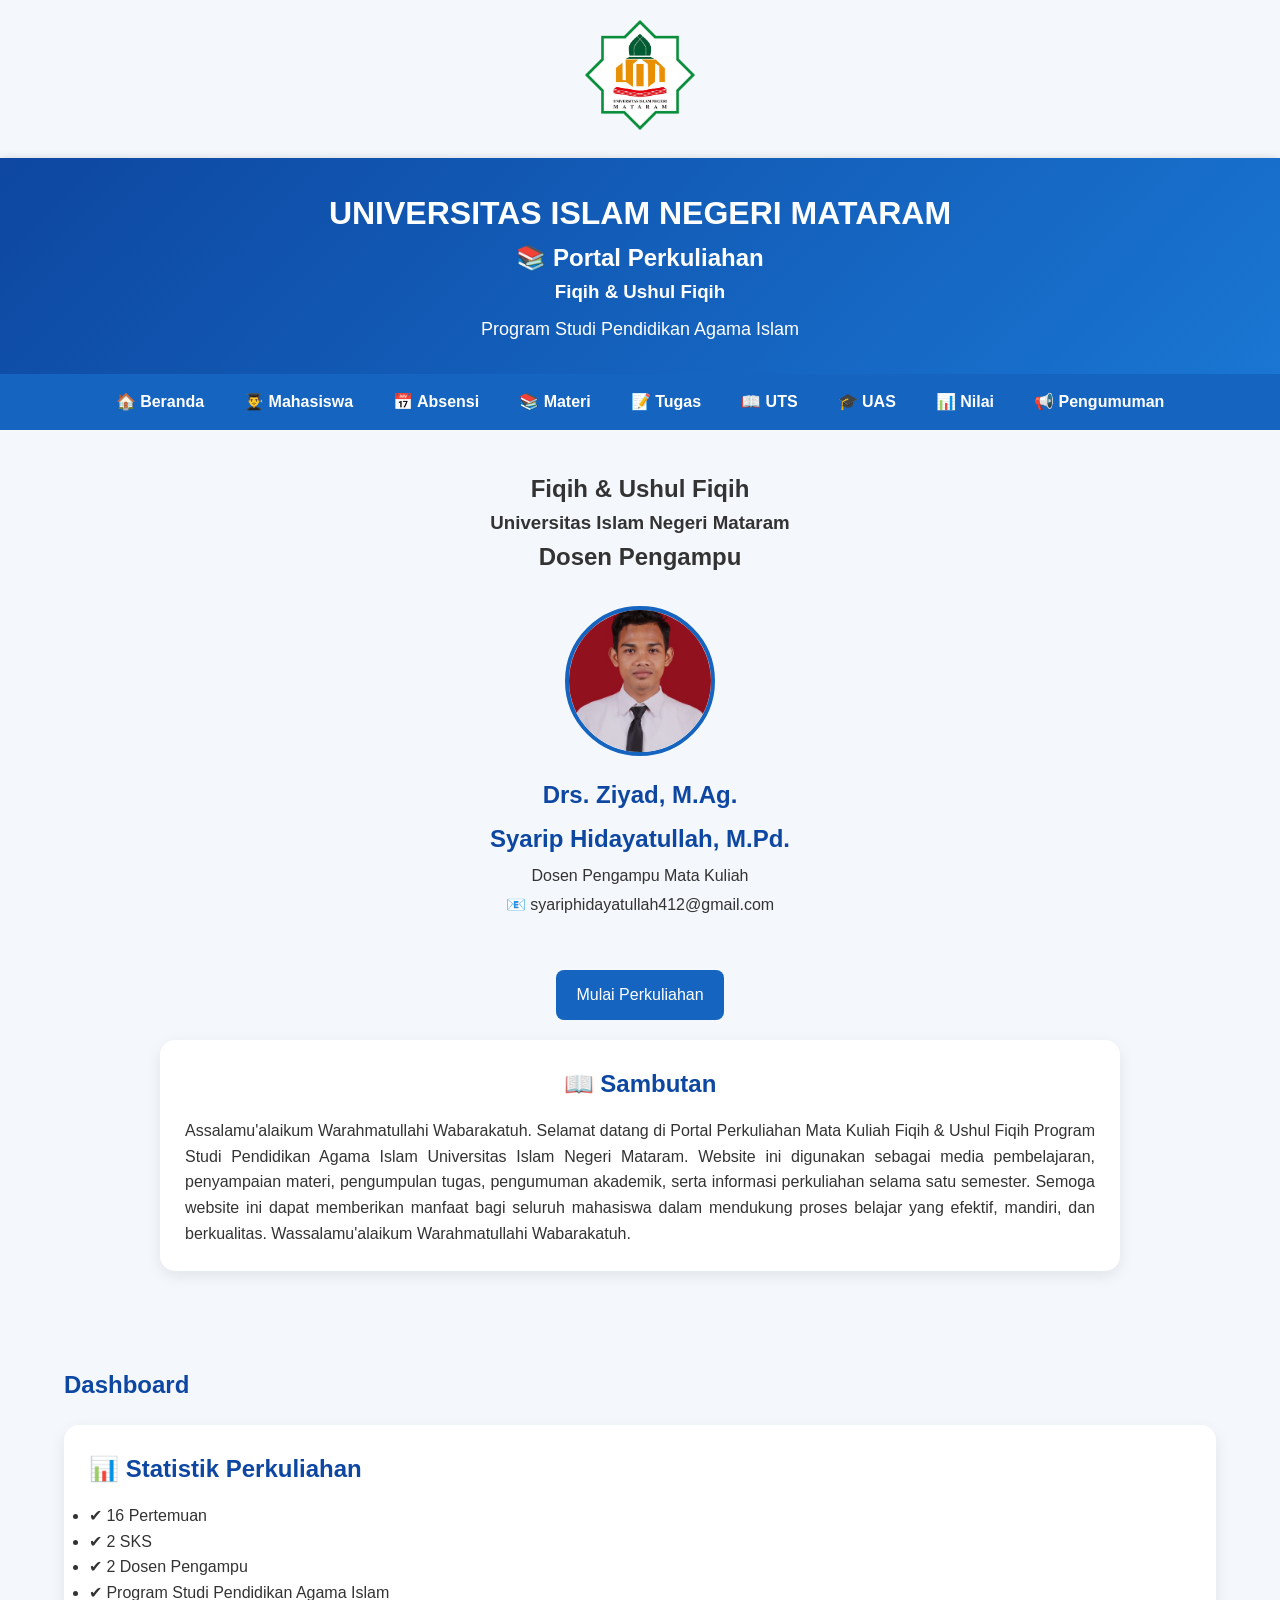
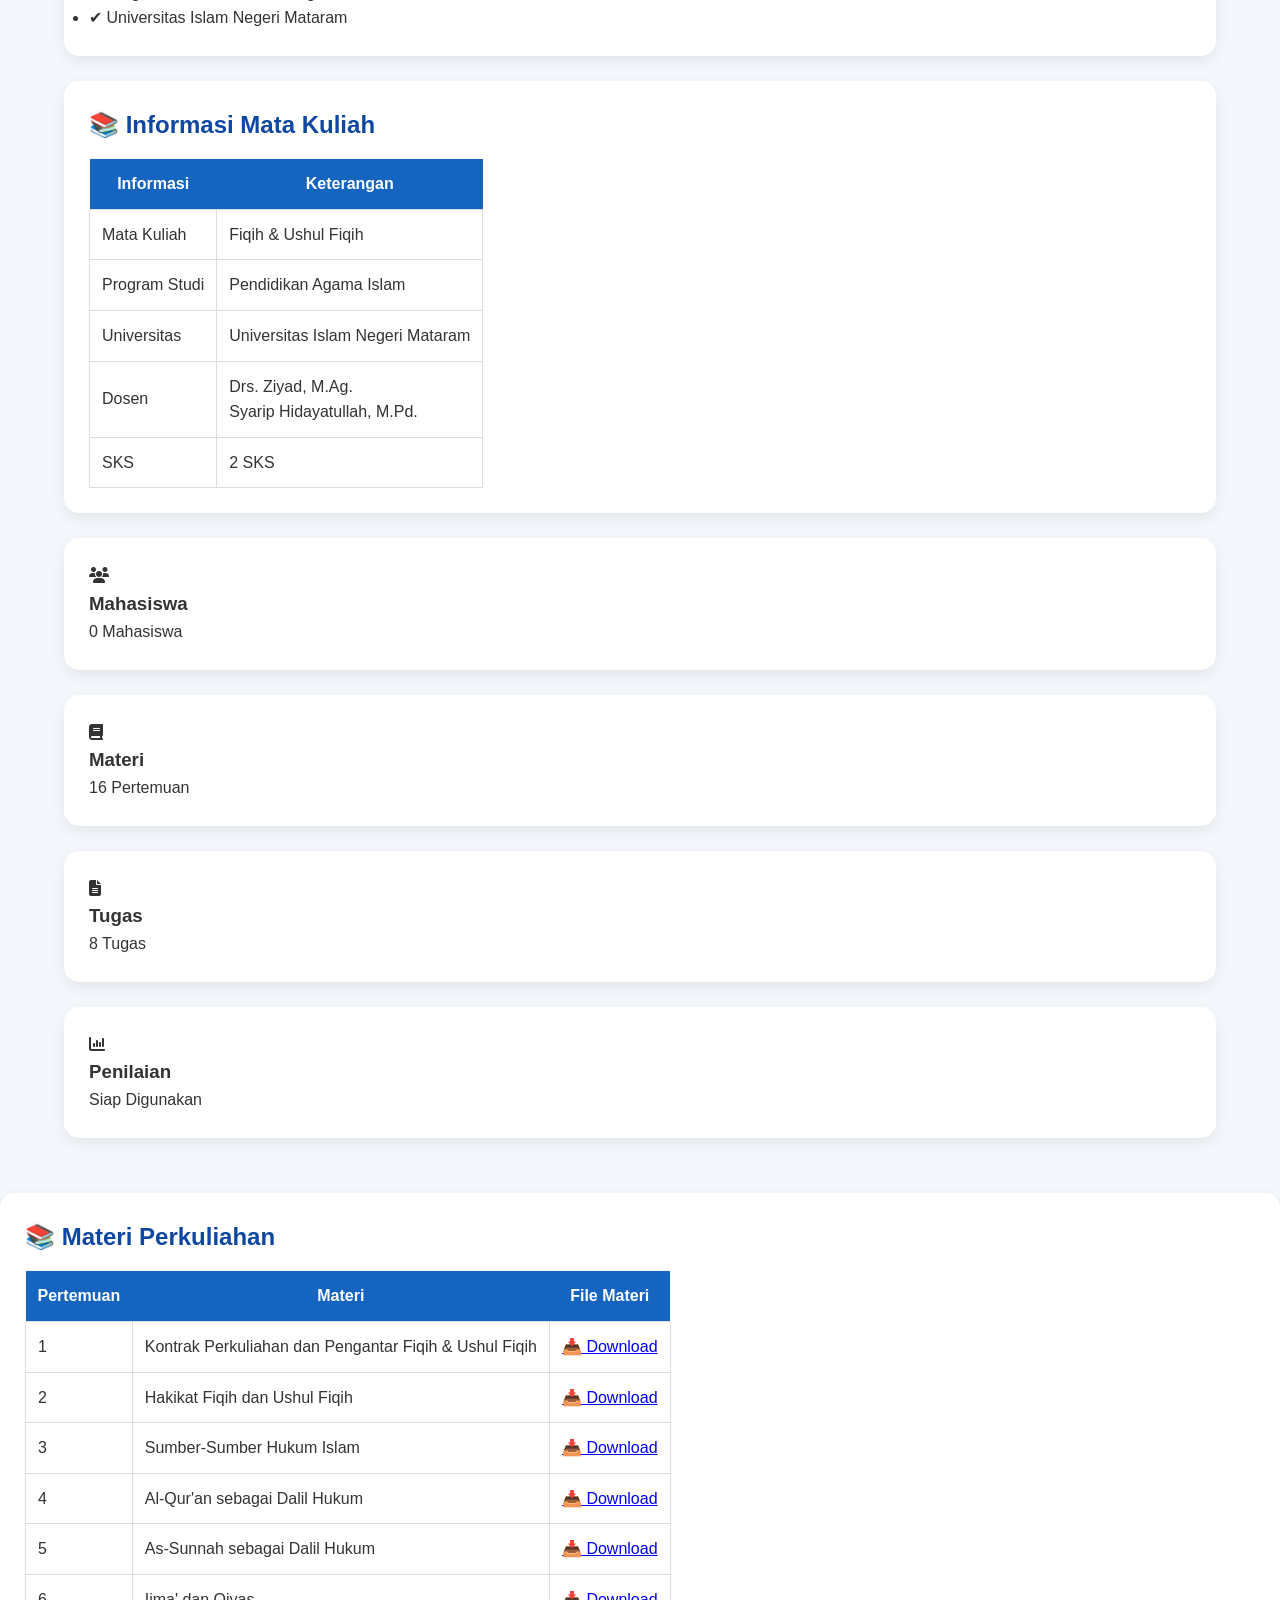
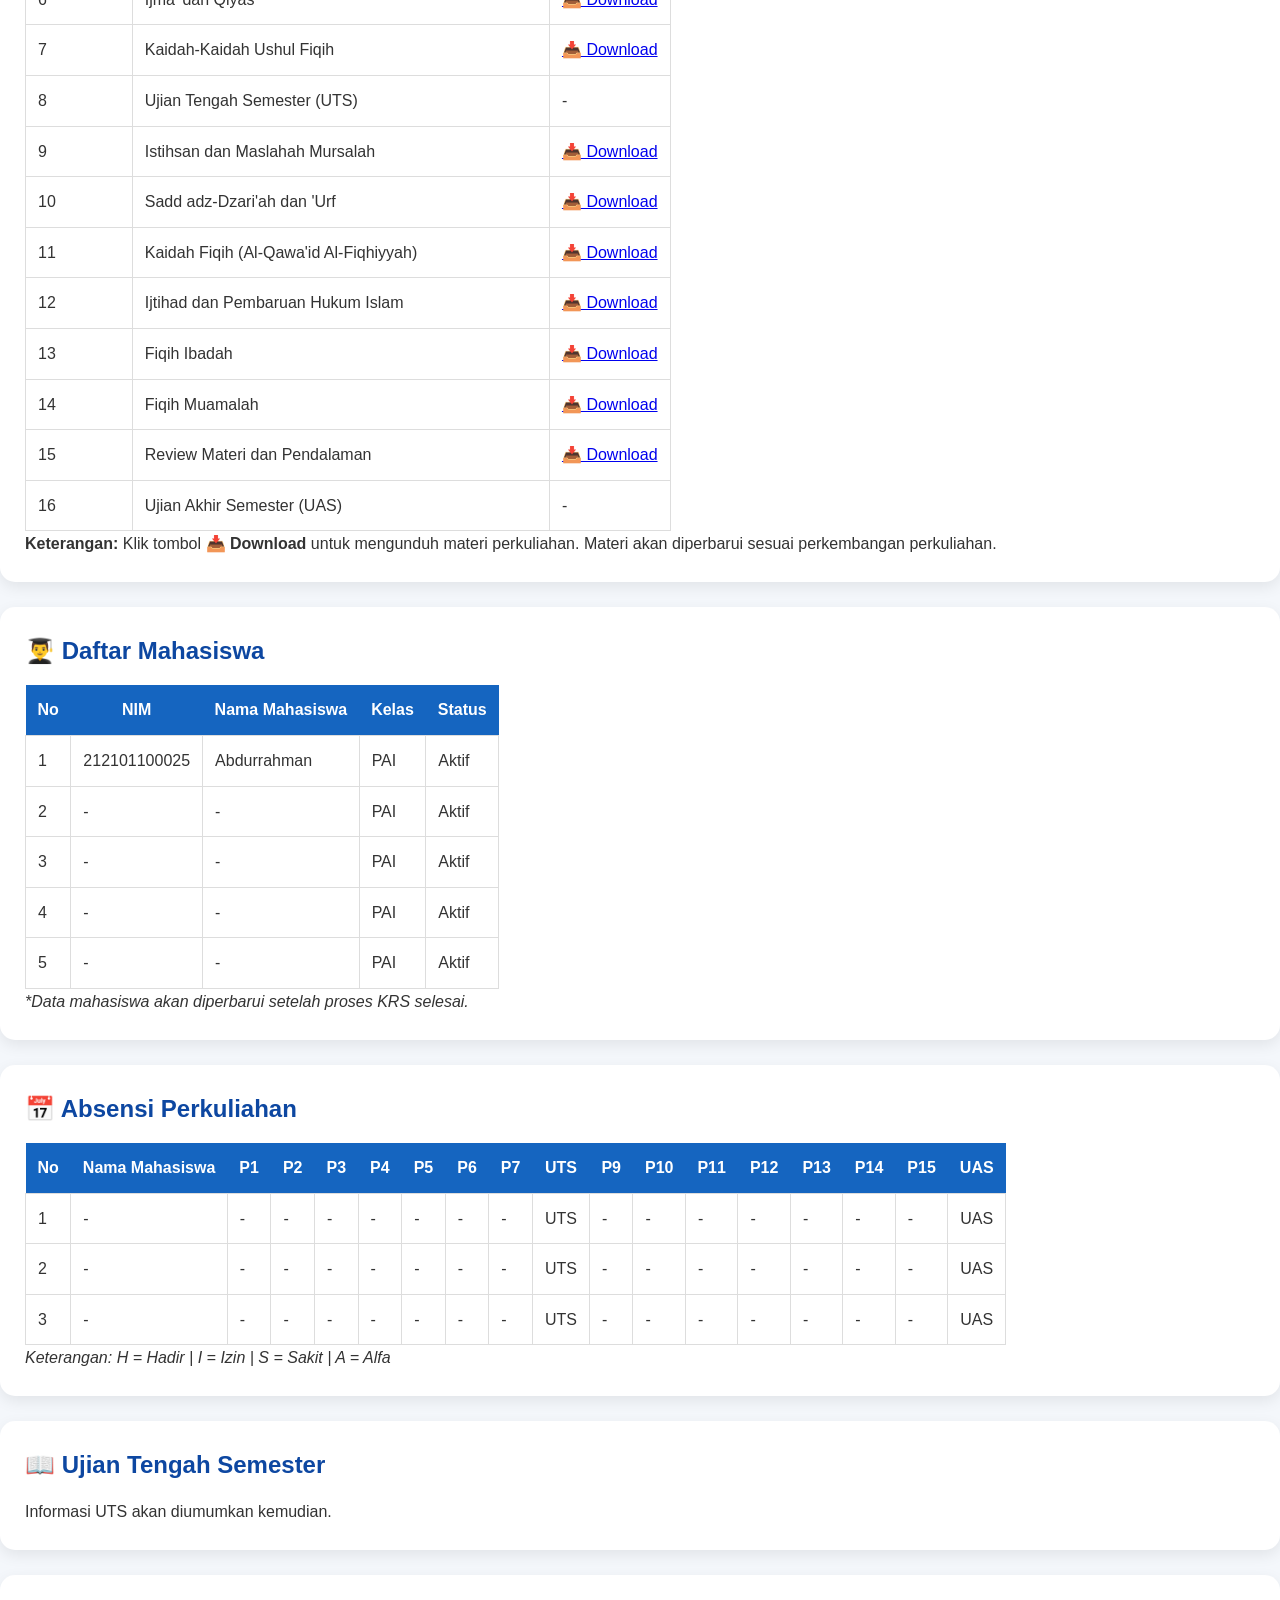
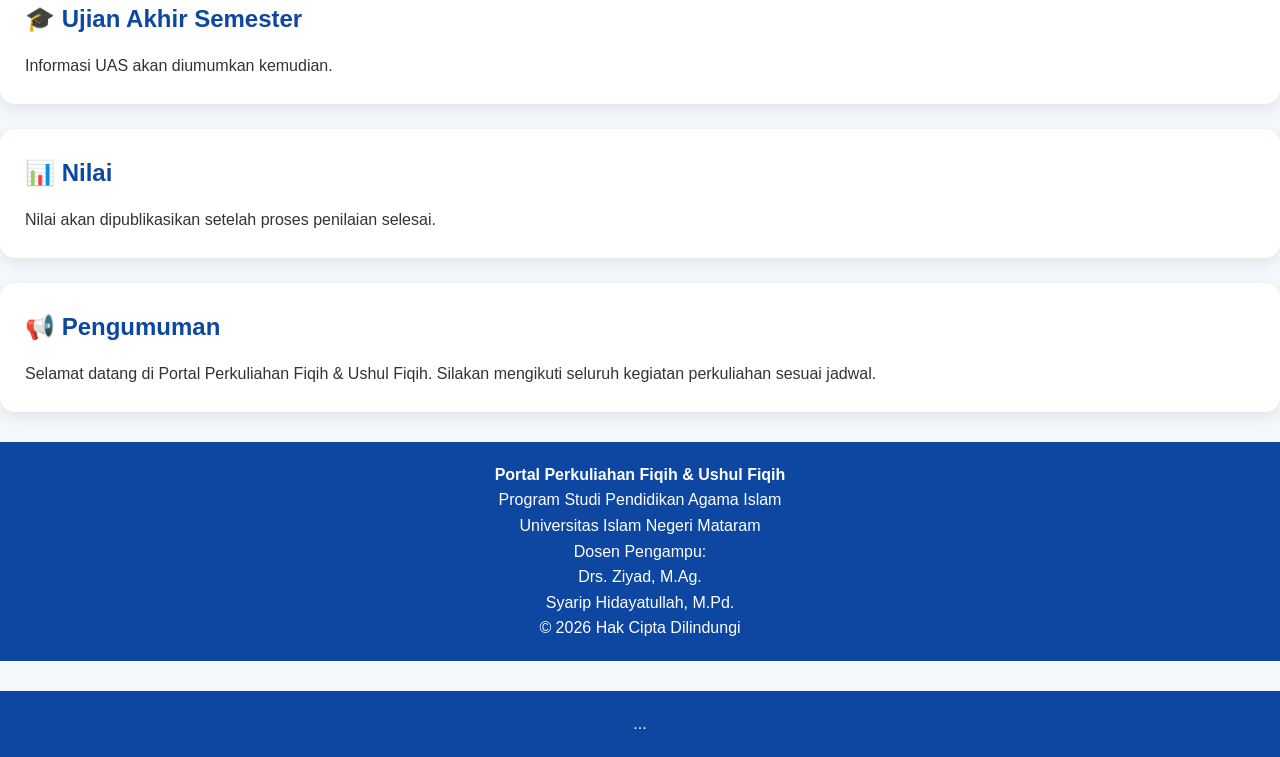
==== commit ef16774a: "Update index.html" ====
--- a/index.html
+++ b/index.html
@@ -206,50 +206,110 @@
 <tr>
 <th>Pertemuan</th>
 <th>Materi</th>
-<th>File</th>
+<th>File Materi</th>
 </tr>
 
 <tr>
 <td>1</td>
 <td>Kontrak Perkuliahan dan Pengantar Fiqih & Ushul Fiqih</td>
-<td><a href="#">📥 Download</a></td>
+<td><a href="Pertemuan1.pdf" download>📥 Download</a></td>
 </tr>
 
 <tr>
 <td>2</td>
 <td>Hakikat Fiqih dan Ushul Fiqih</td>
-<td><a href="#">📥 Download</a></td>
+<td><a href="Pertemuan2.pdf" download>📥 Download</a></td>
 </tr>
 
 <tr>
 <td>3</td>
-<td>Sumber Hukum Islam</td>
-<td><a href="#">📥 Download</a></td>
+<td>Sumber-Sumber Hukum Islam</td>
+<td><a href="Pertemuan3.pdf" download>📥 Download</a></td>
 </tr>
 
 <tr>
 <td>4</td>
 <td>Al-Qur'an sebagai Dalil Hukum</td>
-<td><a href="#">📥 Download</a></td>
-</tr>
-
-<tr>
-<td colspan="3" align="center">
-Materi pertemuan berikutnya akan diperbarui sesuai jadwal perkuliahan.
-</td>
+<td><a href="Pertemuan4.pdf" download>📥 Download</a></td>
+</tr>
+
+<tr>
+<td>5</td>
+<td>As-Sunnah sebagai Dalil Hukum</td>
+<td><a href="Pertemuan5.pdf" download>📥 Download</a></td>
+</tr>
+
+<tr>
+<td>6</td>
+<td>Ijma' dan Qiyas</td>
+<td><a href="Pertemuan6.pdf" download>📥 Download</a></td>
+</tr>
+
+<tr>
+<td>7</td>
+<td>Kaidah-Kaidah Ushul Fiqih</td>
+<td><a href="Pertemuan7.pdf" download>📥 Download</a></td>
+</tr>
+
+<tr>
+<td>8</td>
+<td>Ujian Tengah Semester (UTS)</td>
+<td>-</td>
+</tr>
+
+<tr>
+<td>9</td>
+<td>Istihsan dan Maslahah Mursalah</td>
+<td><a href="Pertemuan9.pdf" download>📥 Download</a></td>
+</tr>
+
+<tr>
+<td>10</td>
+<td>Sadd adz-Dzari'ah dan 'Urf</td>
+<td><a href="Pertemuan10.pdf" download>📥 Download</a></td>
+</tr>
+
+<tr>
+<td>11</td>
+<td>Kaidah Fiqih (Al-Qawa'id Al-Fiqhiyyah)</td>
+<td><a href="Pertemuan11.pdf" download>📥 Download</a></td>
+</tr>
+
+<tr>
+<td>12</td>
+<td>Ijtihad dan Pembaruan Hukum Islam</td>
+<td><a href="Pertemuan12.pdf" download>📥 Download</a></td>
+</tr>
+
+<tr>
+<td>13</td>
+<td>Fiqih Ibadah</td>
+<td><a href="Pertemuan13.pdf" download>📥 Download</a></td>
+</tr>
+
+<tr>
+<td>14</td>
+<td>Fiqih Muamalah</td>
+<td><a href="Pertemuan14.pdf" download>📥 Download</a></td>
+</tr>
+
+<tr>
+<td>15</td>
+<td>Review Materi dan Pendalaman</td>
+<td><a href="Pertemuan15.pdf" download>📥 Download</a></td>
+</tr>
+
+<tr>
+<td>16</td>
+<td>Ujian Akhir Semester (UAS)</td>
+<td>-</td>
 </tr>
 
 </table>
 
-</section>
-<section id="tugas" class="card">
-
-<h2>📝 Tugas</h2>
-
-<p>Belum ada tugas yang dipublikasikan.</p>
-
-</section>
-
+<p><strong>Keterangan:</strong> Klik tombol <b>📥 Download</b> untuk mengunduh materi perkuliahan. Materi akan diperbarui sesuai perkembangan perkuliahan.</p>
+
+</section>
 <section id="mahasiswa" class="card">
 
 <h2>👨‍🎓 Daftar Mahasiswa</h2>
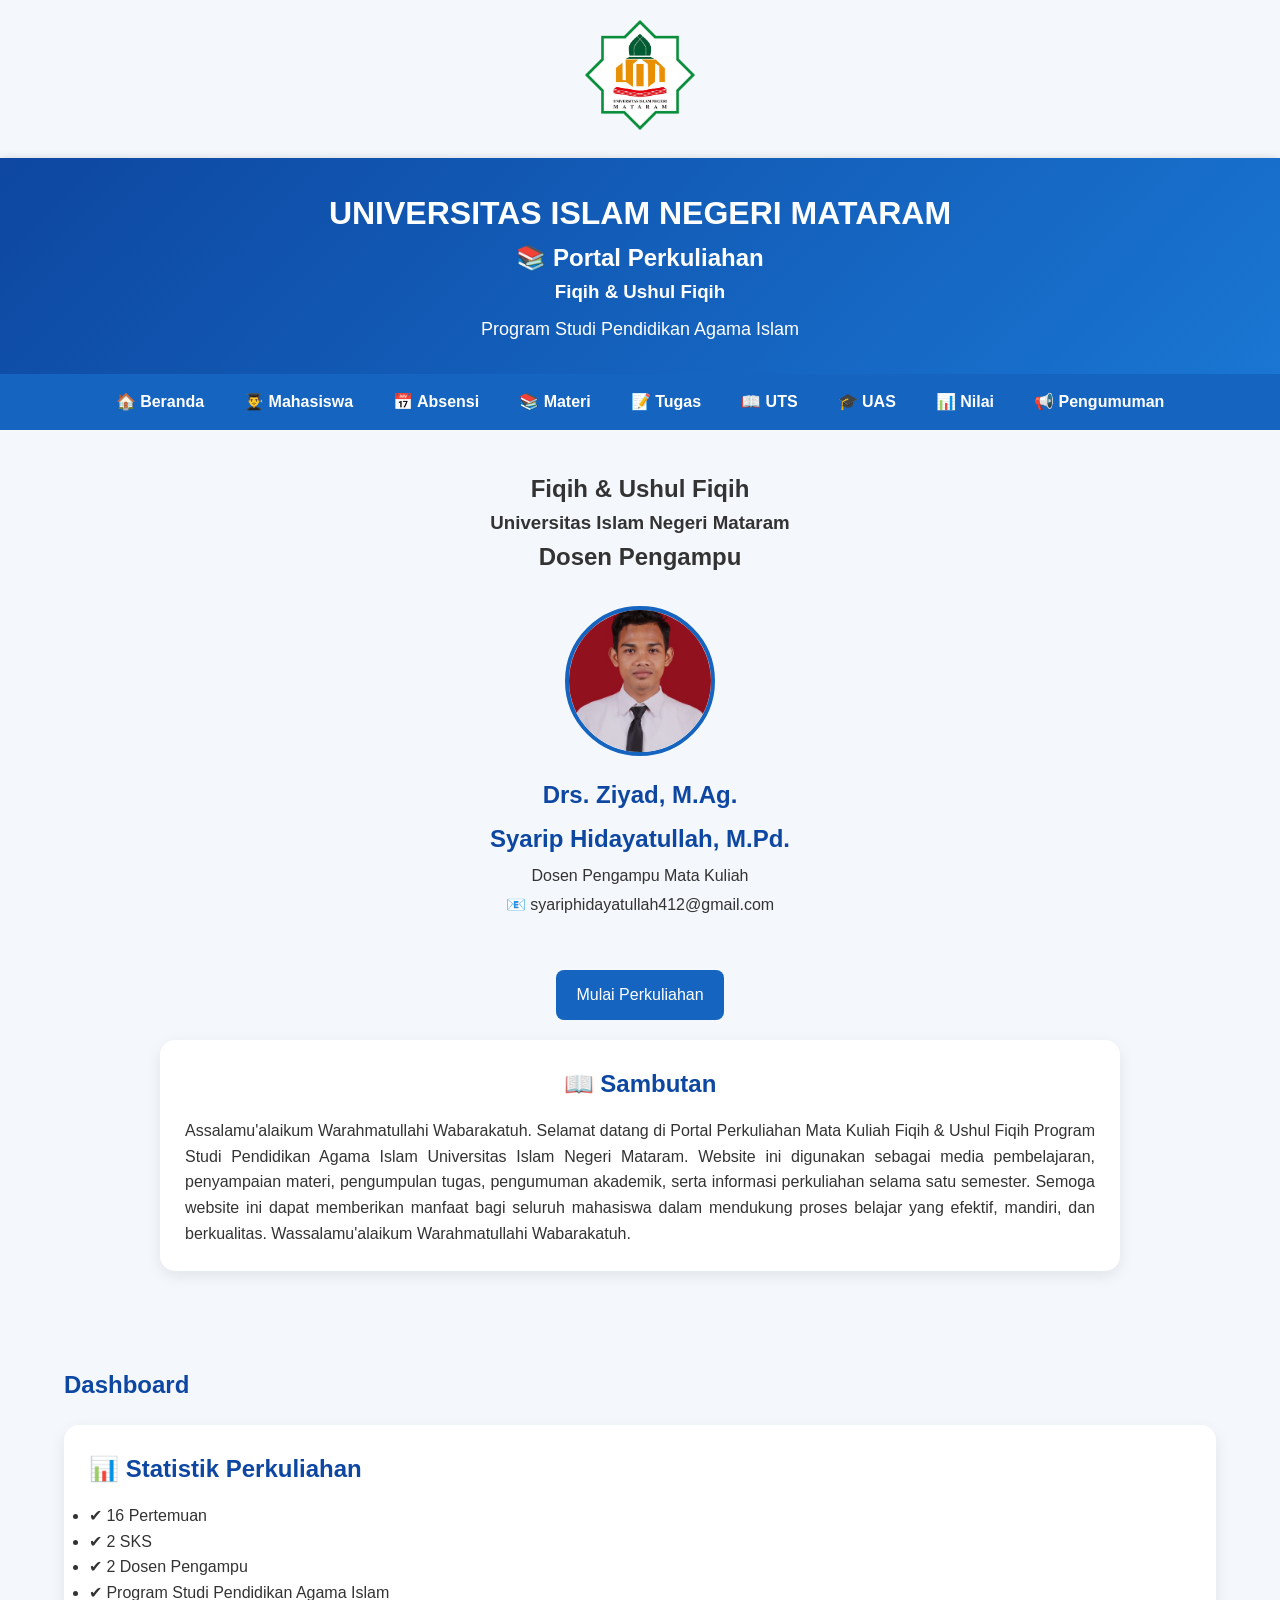
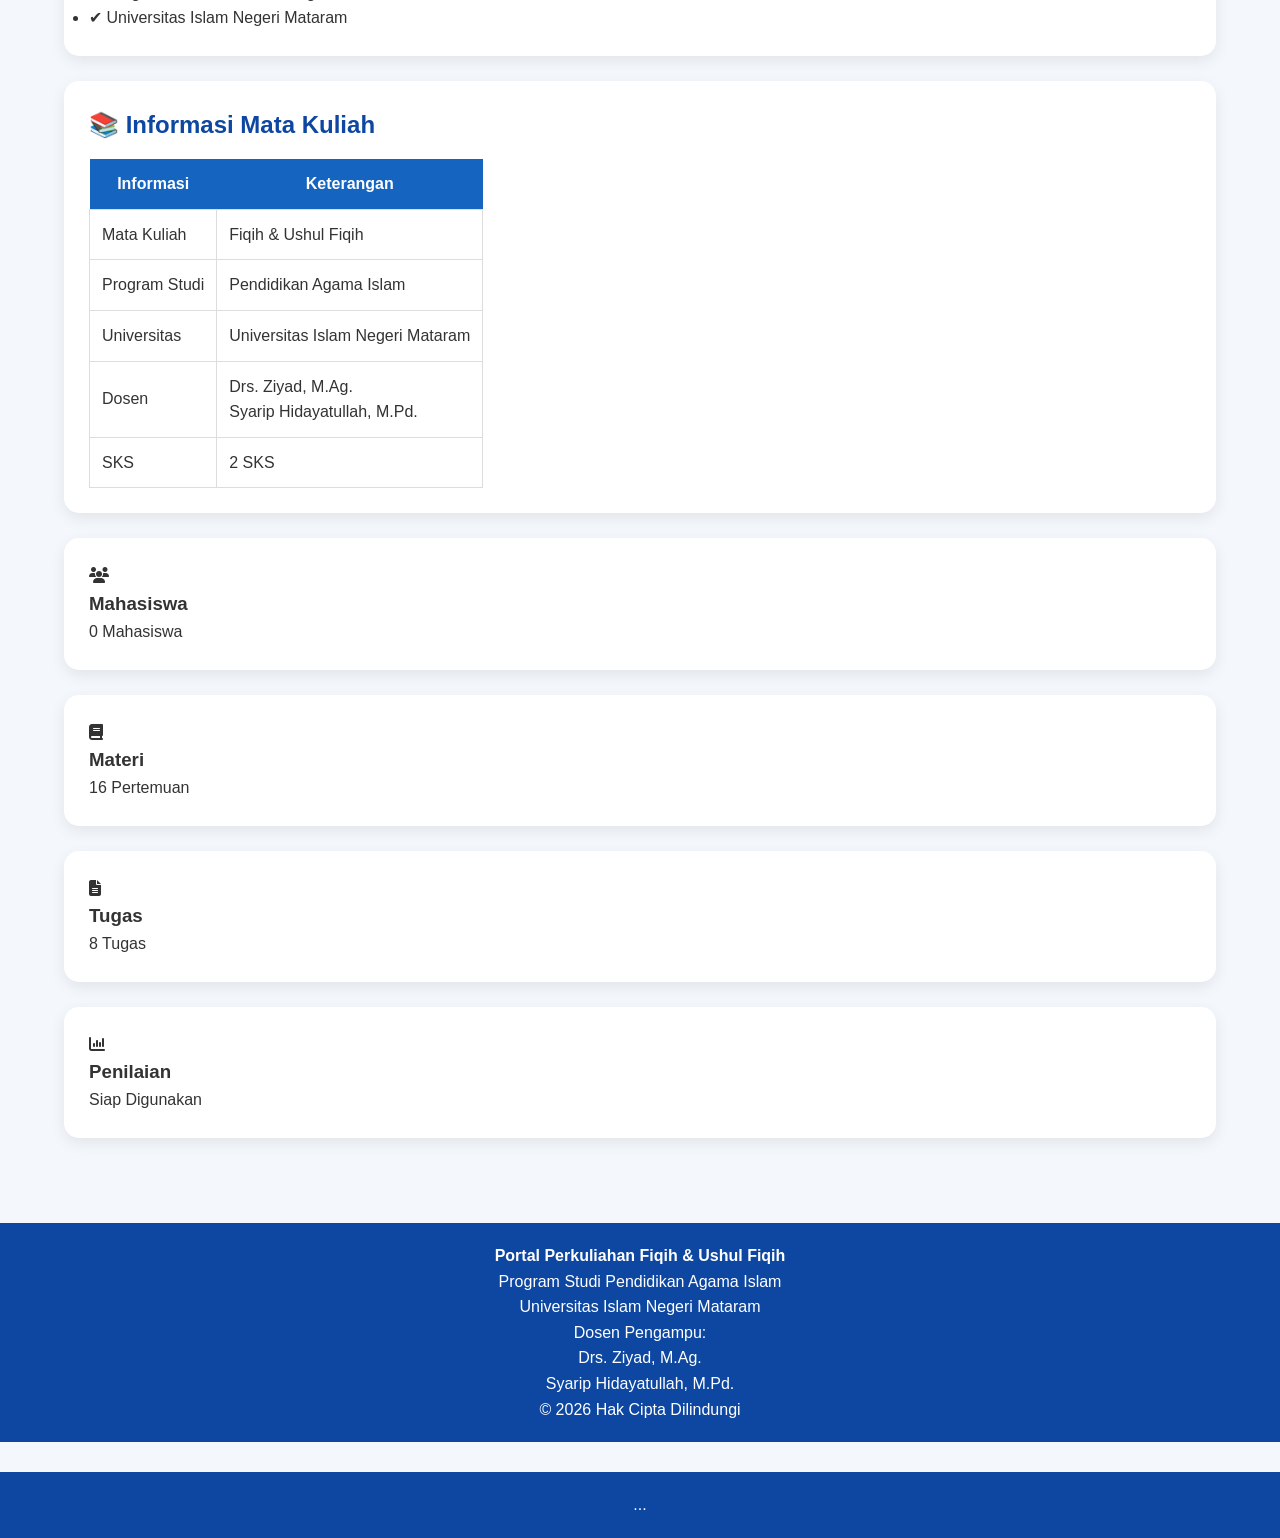
==== commit b449699f: "Update index.html" ====
--- a/index.html
+++ b/index.html
@@ -197,304 +197,6 @@
 </div>
 
 </div>
-<section id="materi" class="card">
-
-<h2>📚 Materi Perkuliahan</h2>
-
-<table>
-
-<tr>
-<th>Pertemuan</th>
-<th>Materi</th>
-<th>File Materi</th>
-</tr>
-
-<tr>
-<td>1</td>
-<td>Kontrak Perkuliahan dan Pengantar Fiqih & Ushul Fiqih</td>
-<td><a href="Pertemuan1.pdf" download>📥 Download</a></td>
-</tr>
-
-<tr>
-<td>2</td>
-<td>Hakikat Fiqih dan Ushul Fiqih</td>
-<td><a href="Pertemuan2.pdf" download>📥 Download</a></td>
-</tr>
-
-<tr>
-<td>3</td>
-<td>Sumber-Sumber Hukum Islam</td>
-<td><a href="Pertemuan3.pdf" download>📥 Download</a></td>
-</tr>
-
-<tr>
-<td>4</td>
-<td>Al-Qur'an sebagai Dalil Hukum</td>
-<td><a href="Pertemuan4.pdf" download>📥 Download</a></td>
-</tr>
-
-<tr>
-<td>5</td>
-<td>As-Sunnah sebagai Dalil Hukum</td>
-<td><a href="Pertemuan5.pdf" download>📥 Download</a></td>
-</tr>
-
-<tr>
-<td>6</td>
-<td>Ijma' dan Qiyas</td>
-<td><a href="Pertemuan6.pdf" download>📥 Download</a></td>
-</tr>
-
-<tr>
-<td>7</td>
-<td>Kaidah-Kaidah Ushul Fiqih</td>
-<td><a href="Pertemuan7.pdf" download>📥 Download</a></td>
-</tr>
-
-<tr>
-<td>8</td>
-<td>Ujian Tengah Semester (UTS)</td>
-<td>-</td>
-</tr>
-
-<tr>
-<td>9</td>
-<td>Istihsan dan Maslahah Mursalah</td>
-<td><a href="Pertemuan9.pdf" download>📥 Download</a></td>
-</tr>
-
-<tr>
-<td>10</td>
-<td>Sadd adz-Dzari'ah dan 'Urf</td>
-<td><a href="Pertemuan10.pdf" download>📥 Download</a></td>
-</tr>
-
-<tr>
-<td>11</td>
-<td>Kaidah Fiqih (Al-Qawa'id Al-Fiqhiyyah)</td>
-<td><a href="Pertemuan11.pdf" download>📥 Download</a></td>
-</tr>
-
-<tr>
-<td>12</td>
-<td>Ijtihad dan Pembaruan Hukum Islam</td>
-<td><a href="Pertemuan12.pdf" download>📥 Download</a></td>
-</tr>
-
-<tr>
-<td>13</td>
-<td>Fiqih Ibadah</td>
-<td><a href="Pertemuan13.pdf" download>📥 Download</a></td>
-</tr>
-
-<tr>
-<td>14</td>
-<td>Fiqih Muamalah</td>
-<td><a href="Pertemuan14.pdf" download>📥 Download</a></td>
-</tr>
-
-<tr>
-<td>15</td>
-<td>Review Materi dan Pendalaman</td>
-<td><a href="Pertemuan15.pdf" download>📥 Download</a></td>
-</tr>
-
-<tr>
-<td>16</td>
-<td>Ujian Akhir Semester (UAS)</td>
-<td>-</td>
-</tr>
-
-</table>
-
-<p><strong>Keterangan:</strong> Klik tombol <b>📥 Download</b> untuk mengunduh materi perkuliahan. Materi akan diperbarui sesuai perkembangan perkuliahan.</p>
-
-</section>
-<section id="mahasiswa" class="card">
-
-<h2>👨‍🎓 Daftar Mahasiswa</h2>
-
-<table>
-
-<tr>
-<th>No</th>
-<th>NIM</th>
-<th>Nama Mahasiswa</th>
-<th>Kelas</th>
-<th>Status</th>
-</tr>
-
-<tr>
-<td>1</td>
-<td>212101100025</td>
-<td>Abdurrahman</td>
-<td>PAI</td>
-<td>Aktif</td>
-</tr>
-
-<tr>
-<td>2</td>
-<td>-</td>
-<td>-</td>
-<td>PAI</td>
-<td>Aktif</td>
-</tr>
-
-<tr>
-<td>3</td>
-<td>-</td>
-<td>-</td>
-<td>PAI</td>
-<td>Aktif</td>
-</tr>
-
-<tr>
-<td>4</td>
-<td>-</td>
-<td>-</td>
-<td>PAI</td>
-<td>Aktif</td>
-</tr>
-
-<tr>
-<td>5</td>
-<td>-</td>
-<td>-</td>
-<td>PAI</td>
-<td>Aktif</td>
-</tr>
-
-</table>
-
-<p><i>*Data mahasiswa akan diperbarui setelah proses KRS selesai.</i></p>
-
-</section>
-<section id="absensi" class="card">
-
-<h2>📅 Absensi Perkuliahan</h2>
-
-<table>
-
-<tr>
-<th>No</th>
-<th>Nama Mahasiswa</th>
-<th>P1</th>
-<th>P2</th>
-<th>P3</th>
-<th>P4</th>
-<th>P5</th>
-<th>P6</th>
-<th>P7</th>
-<th>UTS</th>
-<th>P9</th>
-<th>P10</th>
-<th>P11</th>
-<th>P12</th>
-<th>P13</th>
-<th>P14</th>
-<th>P15</th>
-<th>UAS</th>
-</tr>
-
-<tr>
-<td>1</td>
-<td>-</td>
-<td>-</td>
-<td>-</td>
-<td>-</td>
-<td>-</td>
-<td>-</td>
-<td>-</td>
-<td>-</td>
-<td>UTS</td>
-<td>-</td>
-<td>-</td>
-<td>-</td>
-<td>-</td>
-<td>-</td>
-<td>-</td>
-<td>-</td>
-<td>UAS</td>
-</tr>
-
-<tr>
-<td>2</td>
-<td>-</td>
-<td>-</td>
-<td>-</td>
-<td>-</td>
-<td>-</td>
-<td>-</td>
-<td>-</td>
-<td>-</td>
-<td>UTS</td>
-<td>-</td>
-<td>-</td>
-<td>-</td>
-<td>-</td>
-<td>-</td>
-<td>-</td>
-<td>-</td>
-<td>UAS</td>
-</tr>
-
-<tr>
-<td>3</td>
-<td>-</td>
-<td>-</td>
-<td>-</td>
-<td>-</td>
-<td>-</td>
-<td>-</td>
-<td>-</td>
-<td>-</td>
-<td>UTS</td>
-<td>-</td>
-<td>-</td>
-<td>-</td>
-<td>-</td>
-<td>-</td>
-<td>-</td>
-<td>-</td>
-<td>UAS</td>
-</tr>
-
-</table>
-
-<p><i>Keterangan: H = Hadir | I = Izin | S = Sakit | A = Alfa</i></p>
-
-</section>
-<section id="uts" class="card">
-
-<h2>📖 Ujian Tengah Semester</h2>
-
-<p>Informasi UTS akan diumumkan kemudian.</p>
-
-</section>
-
-<section id="uas" class="card">
-
-<h2>🎓 Ujian Akhir Semester</h2>
-
-<p>Informasi UAS akan diumumkan kemudian.</p>
-
-</section>
-
-<section id="nilai" class="card">
-
-<h2>📊 Nilai</h2>
-
-<p>Nilai akan dipublikasikan setelah proses penilaian selesai.</p>
-
-</section>
-
-<section id="pengumuman" class="card">
-
-<h2>📢 Pengumuman</h2>
-
-<p>Selamat datang di Portal Perkuliahan Fiqih & Ushul Fiqih. Silakan mengikuti seluruh kegiatan perkuliahan sesuai jadwal.</p>
-
-</section>
 <footer>
 
 <p><strong>Portal Perkuliahan Fiqih & Ushul Fiqih</strong></p>
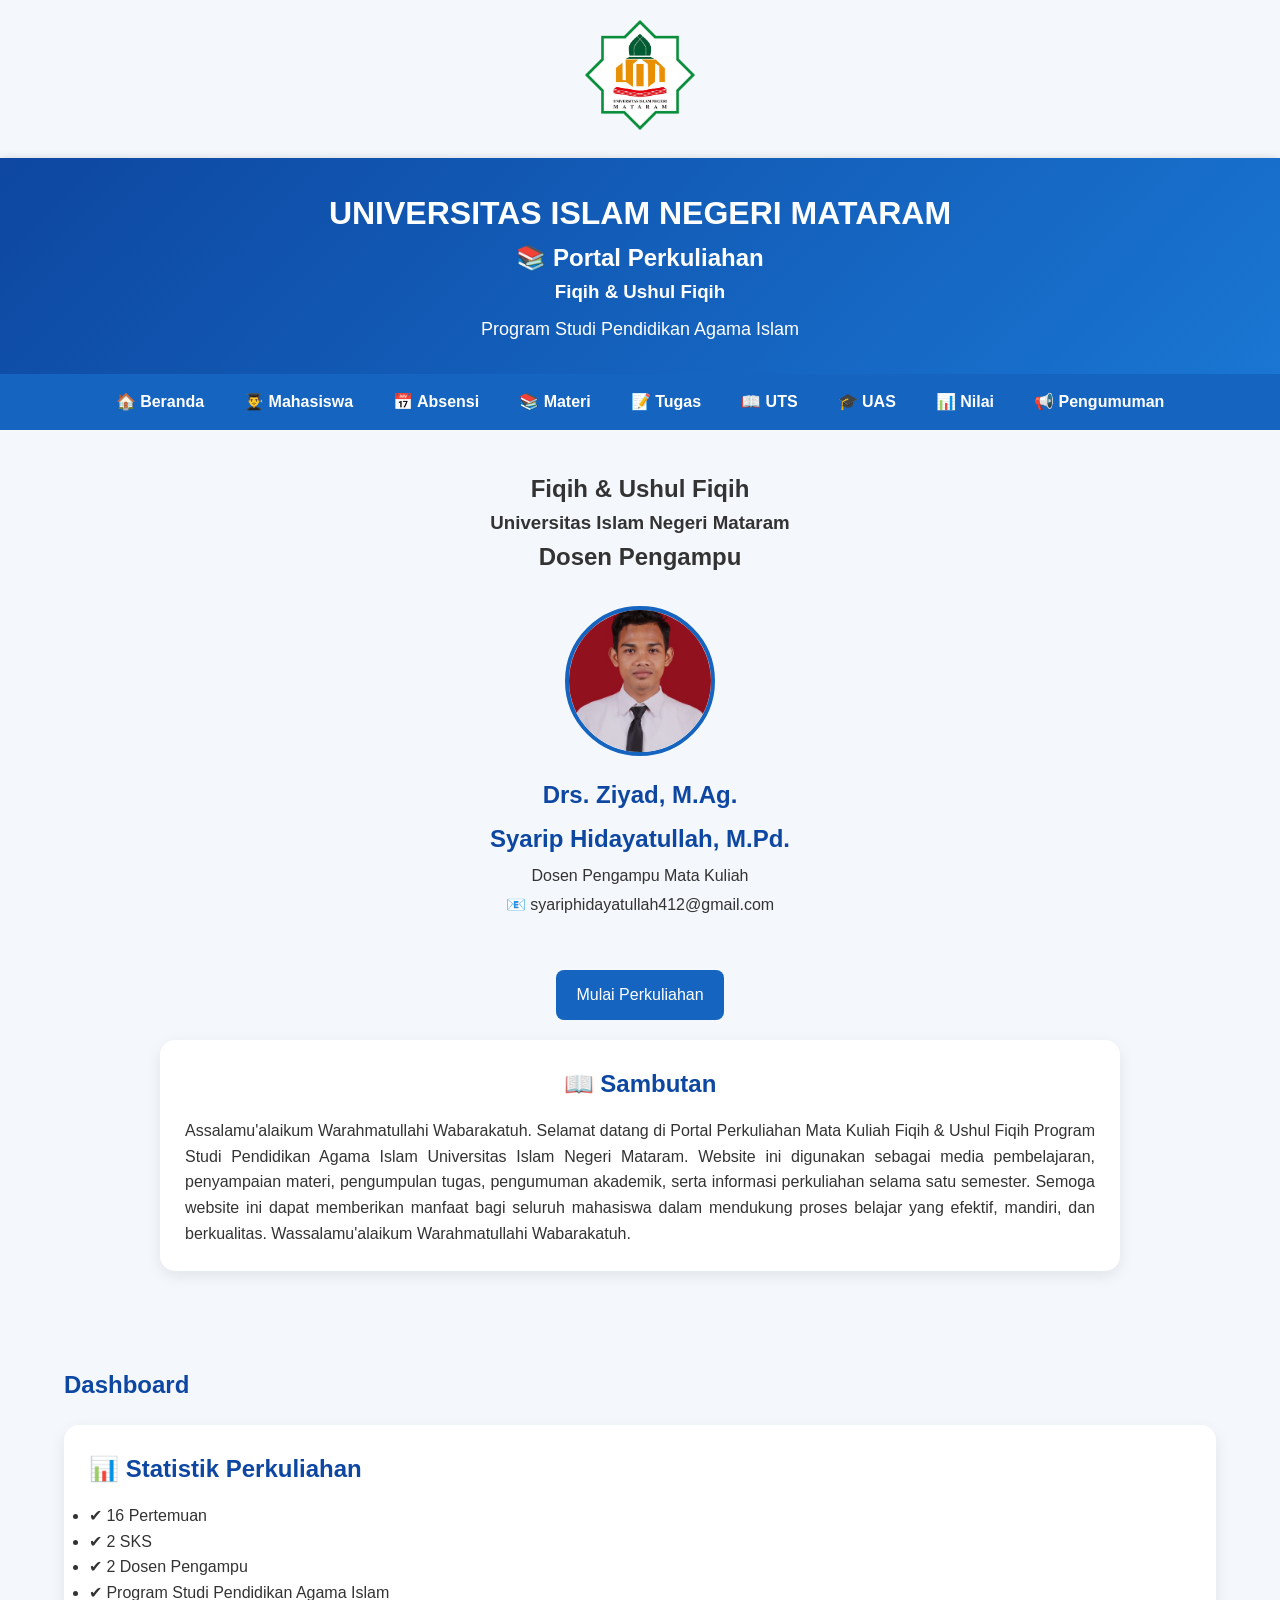
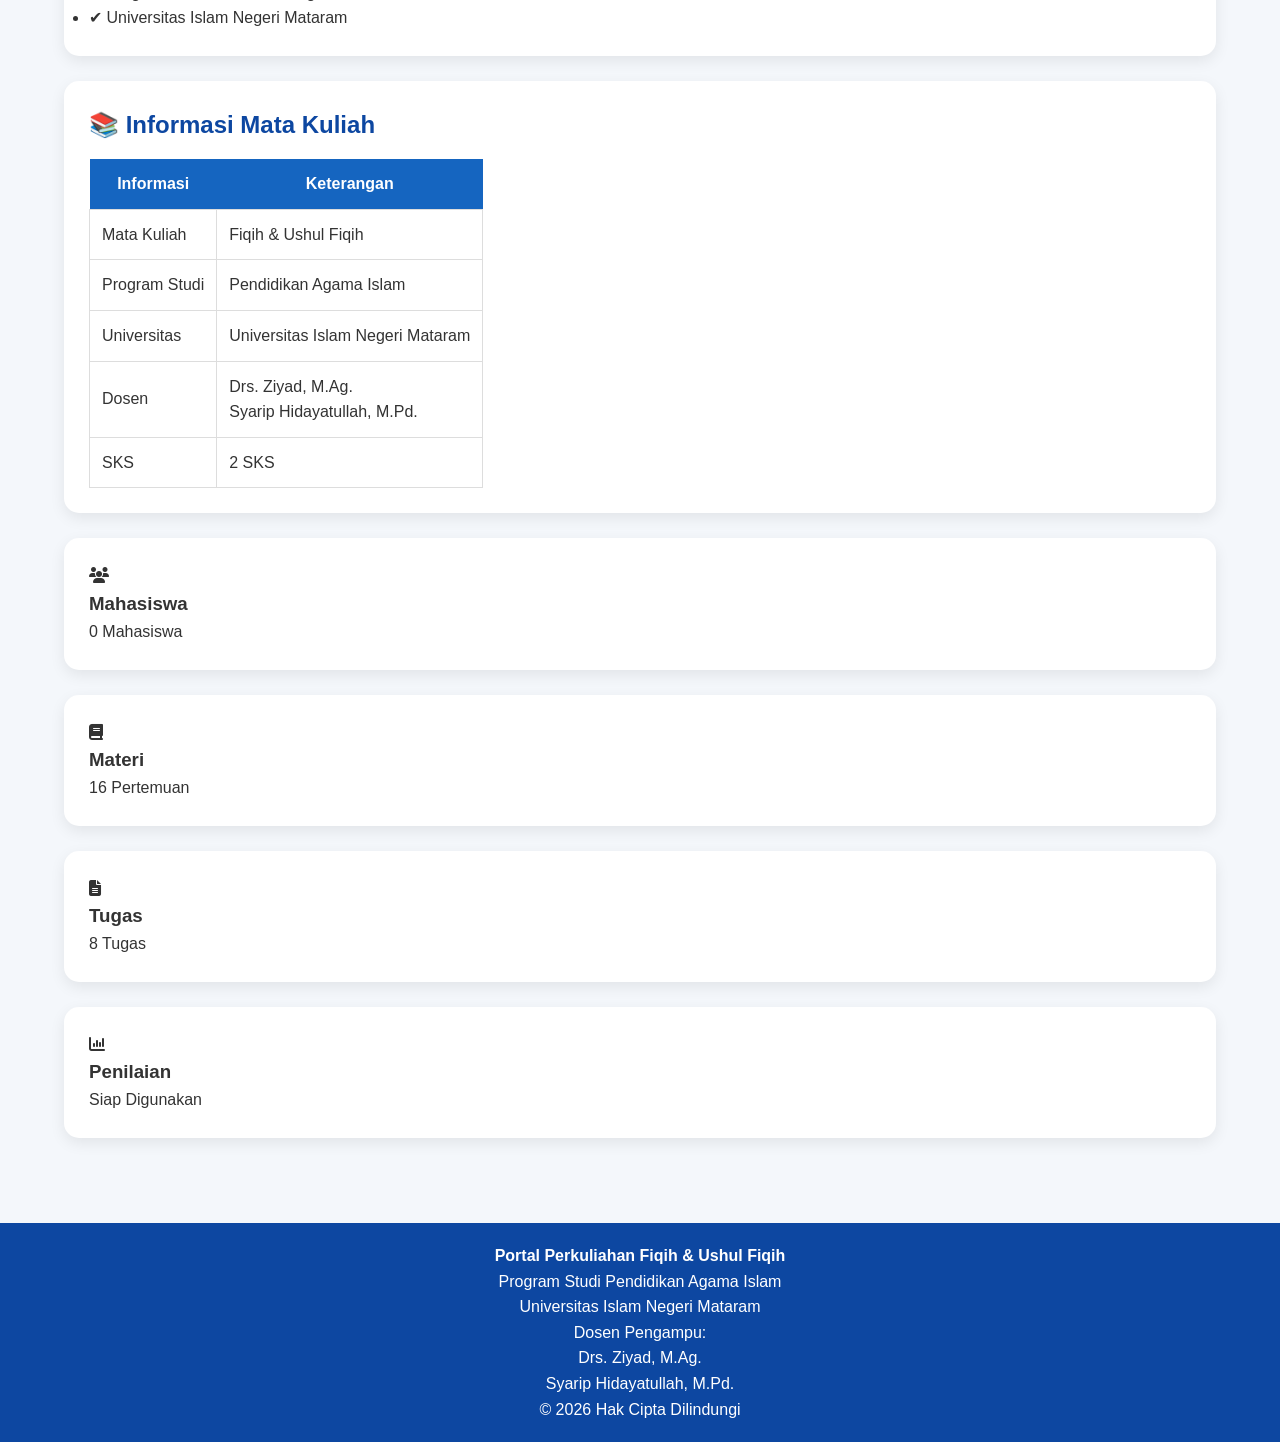
==== commit 3f482ff8: "Update index.html" ====
--- a/index.html
+++ b/index.html
@@ -31,18 +31,17 @@
 
 <nav id="menu">
 
-<a href="#beranda">🏠 Beranda</a>
-<a href="#mahasiswa">👨‍🎓 Mahasiswa</a>
-<a href="#absensi">📅 Absensi</a>
-<a href="#materi">📚 Materi</a>
-<a href="#tugas">📝 Tugas</a>
-<a href="#uts">📖 UTS</a>
-<a href="#uas">🎓 UAS</a>
-<a href="#nilai">📊 Nilai</a>
-<a href="#pengumuman">📢 Pengumuman</a>
-
-</nav>
-  
+<a href="index.html">🏠 Beranda</a>
+<a href="mahasiswa.html">👨‍🎓 Mahasiswa</a>
+<a href="absensi.html">📅 Absensi</a>
+<a href="materi.html">📚 Materi</a>
+<a href="tugas.html">📝 Tugas</a>
+<a href="uts.html">📖 UTS</a>
+<a href="uas.html">🎓 UAS</a>
+<a href="nilai.html">📊 Nilai</a>
+<a href="pengumuman.html">📢 Pengumuman</a>
+
+</nav>  
 <section id="beranda" class="hero">
 
 
@@ -67,7 +66,7 @@
 </div>
 </div>
 
-<a href="#materi" class="btn">Mulai Perkuliahan</a>
+<a href="materi.html" class="btn">Mulai Perkuliahan</a>
 <div class="card">
 
 <h2>📖 Sambutan</h2>
@@ -213,9 +212,6 @@
 
 <p>© 2026 Hak Cipta Dilindungi</p>
 
-</footer>
-<footer>
-...
 </footer>
 
 <script>
@@ -226,6 +222,3 @@
 
 </body>
 </html>
-  
-</body>
-</html>
